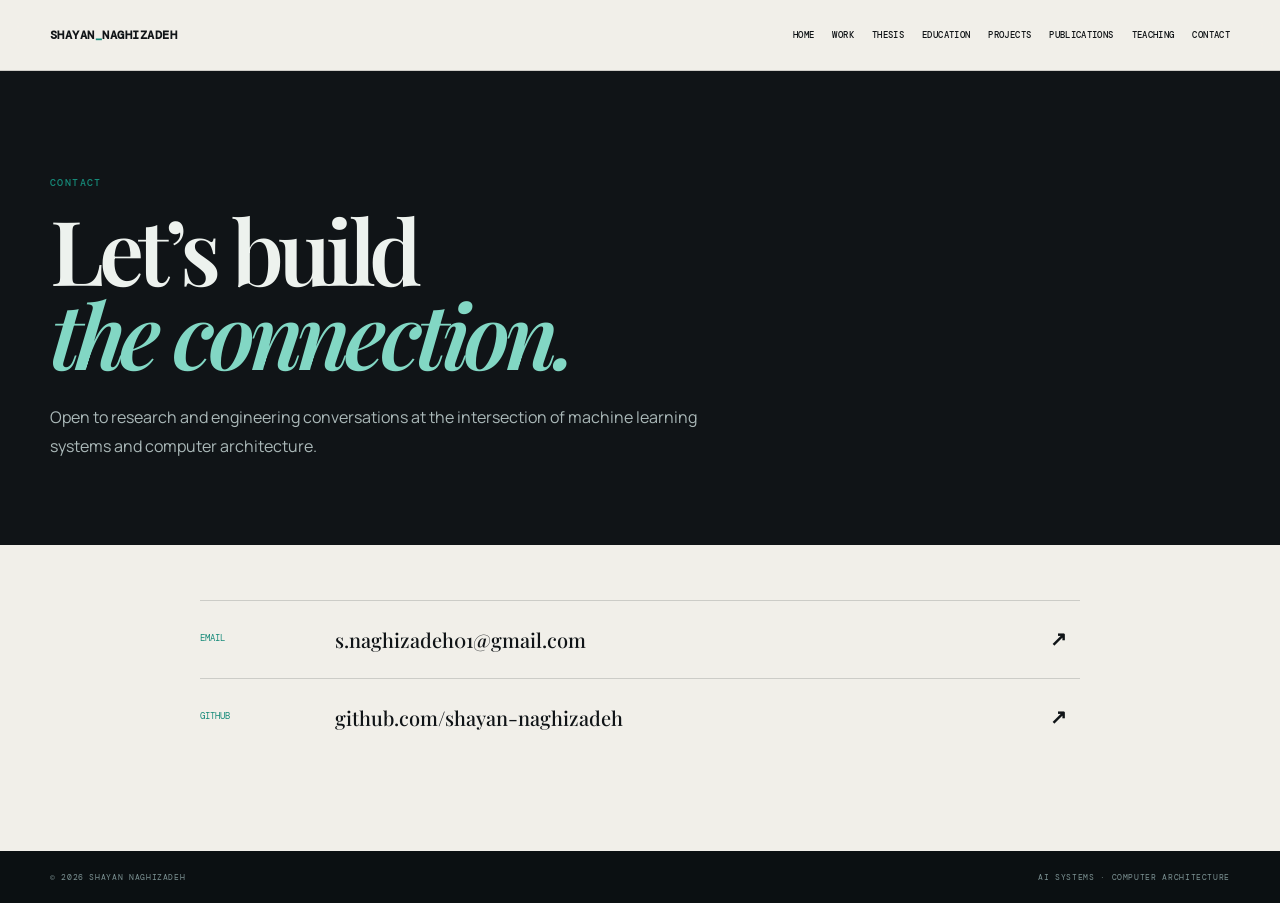
==== contact.html @ 020e29c0 "Rebuild portfolio as multi-page academic site" ====
<!doctype html><html lang="en"><head><meta charset="utf-8"><meta name="viewport" content="width=device-width,initial-scale=1"><meta name="theme-color" content="#101417"><meta name="description" content="Shayan Naghizadeh — AI Systems and Computer Architecture."><link rel="icon" href="favicon.svg" type="image/svg+xml"><link rel="preconnect" href="https://fonts.googleapis.com"><link rel="preconnect" href="https://fonts.gstatic.com" crossorigin><link href="https://fonts.googleapis.com/css2?family=DM+Mono:wght@400;500&family=Manrope:wght@400;500;600;700;800&family=Playfair+Display:ital,wght@0,500;0,600;1,500&display=swap" rel="stylesheet"><link rel="stylesheet" href="styles.css"><script src="script.js" defer></script><title>Contact — Shayan Naghizadeh</title></head><body><a class="skip" href="#main">Skip to content</a><header class="site-head"><nav class="nav shell" aria-label="Primary"><a class="brand" href="index.html">SHAYAN<span>_</span>NAGHIZADEH</a><button id="menuToggle" class="menu" aria-expanded="false" aria-label="Open navigation">MENU</button><div id="navLinks" class="navlinks"><a href="index.html">Home</a><a href="work.html">Work</a><a href="thesis.html">Thesis</a><a href="education.html">Education</a><a href="projects.html">Projects</a><a href="publications.html">Publications</a><a href="teaching.html">Teaching</a><a href="contact.html">Contact</a></div></nav></header><main id="main"><section class="page-hero dark"><div class="shell"><p class="overline">CONTACT</p><h1>Let’s build<br><em>the connection.</em></h1><p class="lede">Open to research and engineering conversations at the intersection of machine learning systems and computer architecture.</p></div></section><section class="content shell contact-page"><a href="mailto:s.naghizadeh01@gmail.com"><span>EMAIL</span>s.naghizadeh01@gmail.com <b>↗</b></a><a href="https://github.com/shayan-naghizadeh" target="_blank" rel="noopener noreferrer"><span>GITHUB</span>github.com/shayan-naghizadeh <b>↗</b></a></section></main><footer><div class="shell"><span>© <span id="year">2026</span> SHAYAN NAGHIZADEH</span><span>AI SYSTEMS · COMPUTER ARCHITECTURE</span></div></footer></body></html>
---- styles.css ----
:root{--ink:#101417;--ink2:#1a2328;--paper:#f1efe9;--soft:#dfdcd3;--mint:#82d7c4;--blue:#92b8ff;--amber:#e9af69;--muted:#667277;--line:rgba(16,20,23,.16);--mono:"DM Mono",monospace;--sans:"Manrope",sans-serif;--serif:"Playfair Display",serif;--max:1180px}*{box-sizing:border-box}html{scroll-behavior:smooth}body{margin:0;background:var(--paper);color:var(--ink);font-family:var(--sans);-webkit-font-smoothing:antialiased}a{color:inherit;text-decoration:none}.shell{width:min(var(--max),calc(100% - 48px));margin:auto}.skip{position:fixed;top:-50px;left:12px;z-index:40;background:#fff;padding:10px}.skip:focus{top:12px}.site-head{position:sticky;top:0;z-index:20;border-bottom:1px solid var(--line);background:rgba(241,239,233,.93);backdrop-filter:blur(14px)}.nav{height:70px;display:flex;align-items:center;justify-content:space-between;gap:25px}.brand{font:700 12px var(--mono);letter-spacing:.04em;white-space:nowrap}.brand span{color:#168a79}.navlinks{display:flex;gap:18px;align-items:center;font:500 9px var(--mono);letter-spacing:.04em;text-transform:uppercase}.navlinks a{padding:7px 0;border-bottom:1px solid transparent}.navlinks a:hover{border-color:var(--ink)}.menu{display:none;border:1px solid var(--ink);background:none;padding:8px;font:9px var(--mono)}.overline{margin:0 0 18px;color:#168a79;font:500 10px var(--mono);letter-spacing:.14em}.home-hero{padding:118px 0 88px;background:var(--ink);color:#f0f3ef}.home-hero h1,.page-hero h1{max-width:900px;margin:0;font:600 clamp(50px,7vw,100px)/.94 var(--serif);letter-spacing:-.06em}.home-hero h1 em,.page-hero h1 em{color:var(--mint);font-style:italic}.lede{max-width:590px;margin:28px 0 0;color:#aab8b8;font-size:16px;line-height:1.8}.dual-identity{display:grid;grid-template-columns:1fr 1fr;gap:1px;margin-top:65px;background:rgba(255,255,255,.16)}.dual-identity a{display:flex;flex-direction:column;min-height:230px;padding:25px;background:#152126;transition:background .2s}.dual-identity a:hover{background:#20333a}.dual-identity span{color:var(--mint);font:10px var(--mono)}.dual-identity strong{margin-top:54px;font:600 28px var(--serif)}.dual-identity small{margin-top:9px;color:#9baeb0;font-size:11px}.dual-identity b{margin-top:auto;color:var(--amber);font:9px var(--mono);letter-spacing:.05em}.home-map{display:grid;grid-template-columns:.85fr 1.15fr;gap:80px;padding:105px 0}.home-map h2,.content h2{margin:0;font:600 clamp(34px,4vw,54px)/1 var(--serif);letter-spacing:-.05em}.page-grid{border-top:1px solid var(--line)}.page-grid a{display:flex;justify-content:space-between;gap:20px;padding:17px 0;border-bottom:1px solid var(--line);font:600 18px var(--serif)}.page-grid span{color:var(--muted);font:10px var(--mono);text-align:right}.page-hero{padding:105px 0 84px}.page-hero.paper{background:var(--soft)}.page-hero.dark{background:var(--ink);color:#edf2ee}.page-hero .lede{max-width:650px}.split{display:grid;grid-template-columns:1fr .8fr;gap:65px;align-items:center}.page-art{display:block;width:100%;height:320px;object-fit:cover;filter:saturate(.8) contrast(1.05)}.thesis-hero{background:#090b0c;color:#fafafa}.thesis-meta{margin:18px 0 0;color:#949b9d;font:10px var(--mono);line-height:1.7}.thesis-image{max-width:1380px;margin:0 auto;background:#050607}.thesis-image img{display:block;width:100%;max-height:590px;object-fit:cover;filter:grayscale(1) contrast(1.14)}.thesis-image figcaption{max-width:1180px;margin:auto;padding:11px 24px;color:#aeb4b4;font:8px var(--mono);letter-spacing:.1em}.content{padding:95px 0}.detail-grid{display:grid;grid-template-columns:.55fr 1.45fr;gap:90px}.detail-grid aside p:last-child{max-width:200px;color:var(--muted);font:11px/1.8 var(--mono)}.detail-grid>div>p:not(.overline){max-width:680px;color:#4f5c60;font-size:15px;line-height:1.9}.capabilities{display:flex;flex-wrap:wrap;gap:8px;margin-top:25px}.capabilities span{padding:8px 10px;border:1px solid var(--line);font:9px var(--mono)}.flow{display:flex;align-items:center;justify-content:space-between;gap:15px;margin:85px 0 40px;padding:25px;background:#dbe8e2}.flow div{font:600 15px var(--serif)}.flow small{color:#536363;font:8px var(--mono)}.flow i{color:#238a7c}.callout{padding:35px;background:var(--ink2);color:#edf3f1}.callout h3{margin:0 0 10px;font:600 30px var(--serif)}.callout p:last-child{max-width:620px;margin:0;color:#b5c5c3;line-height:1.8;font-size:13px}.four-up{display:grid;grid-template-columns:repeat(4,1fr);margin-top:70px;border-top:1px solid var(--line)}.four-up div{padding:20px;border-right:1px solid var(--line)}.four-up b{font:600 21px var(--serif)}.four-up p{color:var(--muted);font-size:12px;line-height:1.7}.education-card{max-width:820px;margin-left:max(24px,calc((100% - 1180px)/2));padding-top:100px}.education-card .field{font:500 20px var(--sans)}.institution{color:var(--muted);line-height:1.8}.education-card dl{margin:45px 0 0;border-top:1px solid var(--line)}.education-card dl div{}.education-card dt,.education-card dd{display:inline-block;padding:15px 0;border-bottom:1px solid var(--line)}.education-card dt{width:22%;font:9px var(--mono);color:#168a79}.education-card dd{width:77%;margin:0;font-size:13px}.project-list{padding-top:45px}.project-list article,.pubs article{display:grid;grid-template-columns:55px 1fr 170px;gap:20px;padding:28px 0;border-top:1px solid var(--line)}.project-list article>span,.pubs article>span{color:#168a79;font:10px var(--mono)}.project-list h2,.pubs h2{font-size:28px}.project-list p,.pubs p:not(.overline){max-width:680px;color:var(--muted);font-size:13px;line-height:1.8}.project-list b,.project-list a{padding-top:8px;color:#537174;font:9px var(--mono);letter-spacing:.05em}.pubs{max-width:950px}.pubs article{grid-template-columns:55px 1fr}.pubs a{color:#167c70;font:10px var(--mono)}.teaching-grid{display:grid;grid-template-columns:1fr 1fr;gap:24px}.teaching-grid article{padding:32px;background:#e0ded6}.teaching-grid h2{font-size:40px}.teaching-grid ul{margin:28px 0 0;padding:0;list-style:none;border-top:1px solid var(--line)}.teaching-grid li{display:flex;justify-content:space-between;gap:15px;padding:14px 0;border-bottom:1px solid var(--line);font:500 12px var(--sans)}.teaching-grid li span{color:var(--muted);font:9px var(--mono);text-align:right}.contact-page{max-width:880px;padding-top:55px}.contact-page a{display:grid;grid-template-columns:120px 1fr 30px;gap:15px;padding:25px 0;border-top:1px solid var(--line);font:500 20px var(--serif)}.contact-page span{padding-top:6px;color:#168a79;font:9px var(--mono)}.contact-page b{font-family:var(--mono)}footer{padding:21px 0;background:#0b1012;color:#7d9394;font:8px var(--mono);letter-spacing:.08em}footer .shell{display:flex;justify-content:space-between}@media(max-width:800px){.shell{width:min(100% - 36px,var(--max))}.nav{height:63px}.menu{display:block}.navlinks{display:none;position:absolute;top:63px;left:0;right:0;padding:10px 18px 18px;background:var(--paper);border-bottom:1px solid var(--line);flex-direction:column;align-items:stretch;gap:0}.navlinks.open{display:flex}.navlinks a{padding:11px 0}.home-hero,.page-hero{padding:75px 0 62px}.home-map,.split,.detail-grid,.teaching-grid{grid-template-columns:1fr;gap:32px}.dual-identity{grid-template-columns:1fr;margin-top:42px}.dual-identity a{min-height:190px}.home-map{padding:70px 0}.page-art{height:240px}.flow{align-items:flex-start;flex-direction:column;margin:50px 0 30px}.flow i{transform:rotate(90deg)}.four-up{grid-template-columns:1fr 1fr;margin-top:45px}.project-list article,.pubs article{grid-template-columns:35px 1fr}.project-list b,.project-list a{grid-column:2}.education-card{margin:auto}.teaching-grid article{padding:25px}.contact-page a{grid-template-columns:1fr 25px}.contact-page span{grid-column:1/3}.page-grid span{display:none}footer .shell{flex-direction:column;gap:10px}.thesis-image img{height:300px}}
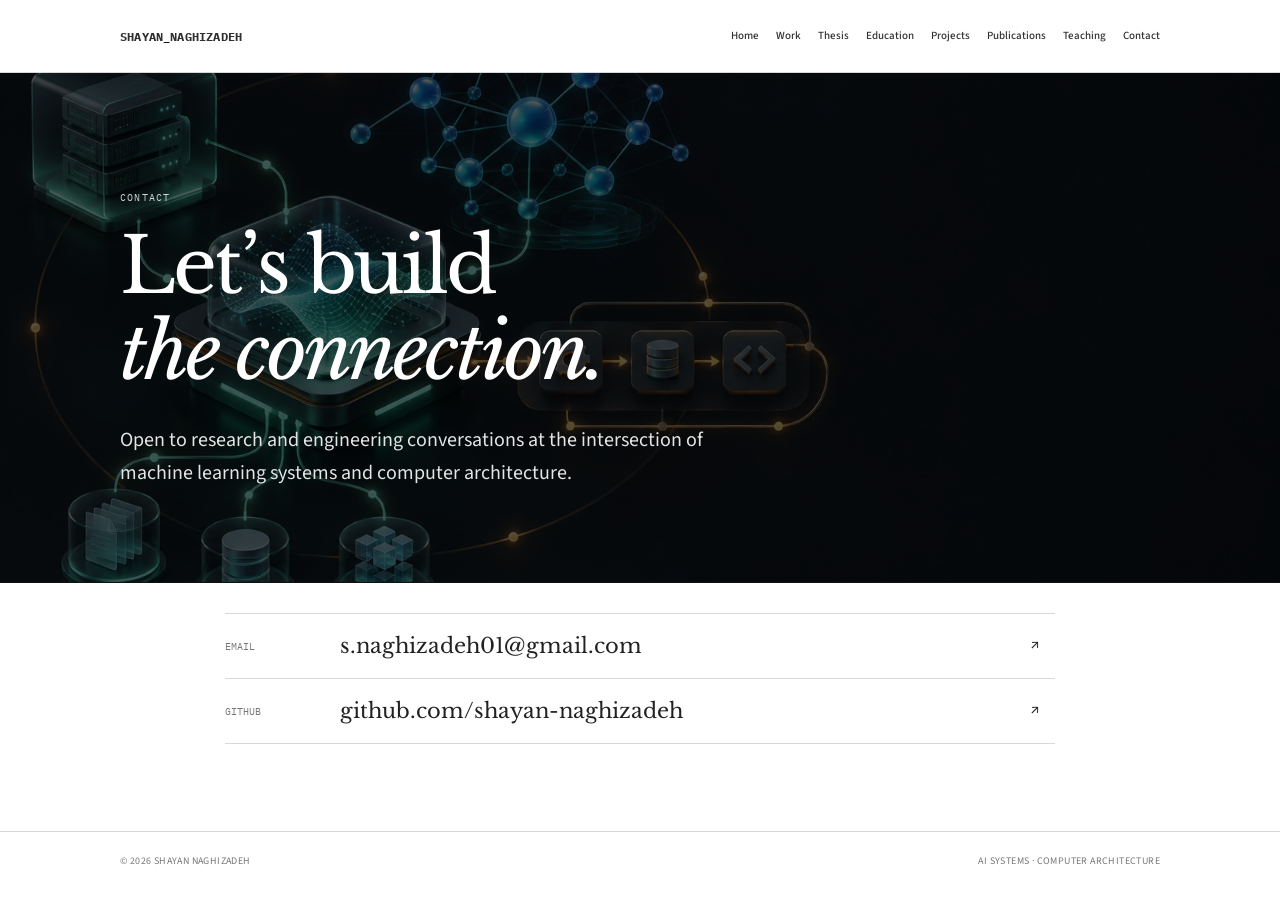
==== commit 543a4b61: "Refine portfolio with monochrome editorial theme" ====
--- a/contact.html
+++ b/contact.html
@@ -1 +1 @@
-<!doctype html><html lang="en"><head><meta charset="utf-8"><meta name="viewport" content="width=device-width,initial-scale=1"><meta name="theme-color" content="#101417"><meta name="description" content="Shayan Naghizadeh — AI Systems and Computer Architecture."><link rel="icon" href="favicon.svg" type="image/svg+xml"><link rel="preconnect" href="https://fonts.googleapis.com"><link rel="preconnect" href="https://fonts.gstatic.com" crossorigin><link href="https://fonts.googleapis.com/css2?family=DM+Mono:wght@400;500&family=Manrope:wght@400;500;600;700;800&family=Playfair+Display:ital,wght@0,500;0,600;1,500&display=swap" rel="stylesheet"><link rel="stylesheet" href="styles.css"><script src="script.js" defer></script><title>Contact — Shayan Naghizadeh</title></head><body><a class="skip" href="#main">Skip to content</a><header class="site-head"><nav class="nav shell" aria-label="Primary"><a class="brand" href="index.html">SHAYAN<span>_</span>NAGHIZADEH</a><button id="menuToggle" class="menu" aria-expanded="false" aria-label="Open navigation">MENU</button><div id="navLinks" class="navlinks"><a href="index.html">Home</a><a href="work.html">Work</a><a href="thesis.html">Thesis</a><a href="education.html">Education</a><a href="projects.html">Projects</a><a href="publications.html">Publications</a><a href="teaching.html">Teaching</a><a href="contact.html">Contact</a></div></nav></header><main id="main"><section class="page-hero dark"><div class="shell"><p class="overline">CONTACT</p><h1>Let’s build<br><em>the connection.</em></h1><p class="lede">Open to research and engineering conversations at the intersection of machine learning systems and computer architecture.</p></div></section><section class="content shell contact-page"><a href="mailto:s.naghizadeh01@gmail.com"><span>EMAIL</span>s.naghizadeh01@gmail.com <b>↗</b></a><a href="https://github.com/shayan-naghizadeh" target="_blank" rel="noopener noreferrer"><span>GITHUB</span>github.com/shayan-naghizadeh <b>↗</b></a></section></main><footer><div class="shell"><span>© <span id="year">2026</span> SHAYAN NAGHIZADEH</span><span>AI SYSTEMS · COMPUTER ARCHITECTURE</span></div></footer></body></html>+<!doctype html><html lang="en"><head><meta charset="utf-8"><meta name="viewport" content="width=device-width,initial-scale=1"><meta name="theme-color" content="#101417"><meta name="description" content="Shayan Naghizadeh — AI Systems and Computer Architecture."><link rel="icon" href="favicon.svg" type="image/svg+xml"><link rel="preconnect" href="https://fonts.googleapis.com"><link rel="preconnect" href="https://fonts.gstatic.com" crossorigin><link href="https://fonts.googleapis.com/css2?family=IBM+Plex+Mono:wght@400;500&family=Libre+Baskerville:ital,wght@0,400;0,700;1,400&family=Source+Sans+3:wght@400;500;600;700&display=swap" rel="stylesheet"><link rel="stylesheet" href="styles.css"><script src="script.js" defer></script><title>Contact — Shayan Naghizadeh</title></head><body><a class="skip" href="#main">Skip to content</a><header class="site-head"><nav class="nav shell" aria-label="Primary"><a class="brand" href="index.html">SHAYAN<span>_</span>NAGHIZADEH</a><button id="menuToggle" class="menu" aria-expanded="false" aria-label="Open navigation">MENU</button><div id="navLinks" class="navlinks"><a href="index.html">Home</a><a href="work.html">Work</a><a href="thesis.html">Thesis</a><a href="education.html">Education</a><a href="projects.html">Projects</a><a href="publications.html">Publications</a><a href="teaching.html">Teaching</a><a href="contact.html">Contact</a></div></nav></header><main id="main"><section class="page-hero dark"><div class="shell"><p class="overline">CONTACT</p><h1>Let’s build<br><em>the connection.</em></h1><p class="lede">Open to research and engineering conversations at the intersection of machine learning systems and computer architecture.</p></div></section><section class="content shell contact-page"><a href="mailto:s.naghizadeh01@gmail.com"><span>EMAIL</span>s.naghizadeh01@gmail.com <b>↗</b></a><a href="https://github.com/shayan-naghizadeh" target="_blank" rel="noopener noreferrer"><span>GITHUB</span>github.com/shayan-naghizadeh <b>↗</b></a></section></main><footer><div class="shell"><span>© <span id="year">2026</span> SHAYAN NAGHIZADEH</span><span>AI SYSTEMS · COMPUTER ARCHITECTURE</span></div></footer></body></html>
--- a/styles.css
+++ b/styles.css
@@ -1 +1 @@
-:root{--ink:#101417;--ink2:#1a2328;--paper:#f1efe9;--soft:#dfdcd3;--mint:#82d7c4;--blue:#92b8ff;--amber:#e9af69;--muted:#667277;--line:rgba(16,20,23,.16);--mono:"DM Mono",monospace;--sans:"Manrope",sans-serif;--serif:"Playfair Display",serif;--max:1180px}*{box-sizing:border-box}html{scroll-behavior:smooth}body{margin:0;background:var(--paper);color:var(--ink);font-family:var(--sans);-webkit-font-smoothing:antialiased}a{color:inherit;text-decoration:none}.shell{width:min(var(--max),calc(100% - 48px));margin:auto}.skip{position:fixed;top:-50px;left:12px;z-index:40;background:#fff;padding:10px}.skip:focus{top:12px}.site-head{position:sticky;top:0;z-index:20;border-bottom:1px solid var(--line);background:rgba(241,239,233,.93);backdrop-filter:blur(14px)}.nav{height:70px;display:flex;align-items:center;justify-content:space-between;gap:25px}.brand{font:700 12px var(--mono);letter-spacing:.04em;white-space:nowrap}.brand span{color:#168a79}.navlinks{display:flex;gap:18px;align-items:center;font:500 9px var(--mono);letter-spacing:.04em;text-transform:uppercase}.navlinks a{padding:7px 0;border-bottom:1px solid transparent}.navlinks a:hover{border-color:var(--ink)}.menu{display:none;border:1px solid var(--ink);background:none;padding:8px;font:9px var(--mono)}.overline{margin:0 0 18px;color:#168a79;font:500 10px var(--mono);letter-spacing:.14em}.home-hero{padding:118px 0 88px;background:var(--ink);color:#f0f3ef}.home-hero h1,.page-hero h1{max-width:900px;margin:0;font:600 clamp(50px,7vw,100px)/.94 var(--serif);letter-spacing:-.06em}.home-hero h1 em,.page-hero h1 em{color:var(--mint);font-style:italic}.lede{max-width:590px;margin:28px 0 0;color:#aab8b8;font-size:16px;line-height:1.8}.dual-identity{display:grid;grid-template-columns:1fr 1fr;gap:1px;margin-top:65px;background:rgba(255,255,255,.16)}.dual-identity a{display:flex;flex-direction:column;min-height:230px;padding:25px;background:#152126;transition:background .2s}.dual-identity a:hover{background:#20333a}.dual-identity span{color:var(--mint);font:10px var(--mono)}.dual-identity strong{margin-top:54px;font:600 28px var(--serif)}.dual-identity small{margin-top:9px;color:#9baeb0;font-size:11px}.dual-identity b{margin-top:auto;color:var(--amber);font:9px var(--mono);letter-spacing:.05em}.home-map{display:grid;grid-template-columns:.85fr 1.15fr;gap:80px;padding:105px 0}.home-map h2,.content h2{margin:0;font:600 clamp(34px,4vw,54px)/1 var(--serif);letter-spacing:-.05em}.page-grid{border-top:1px solid var(--line)}.page-grid a{display:flex;justify-content:space-between;gap:20px;padding:17px 0;border-bottom:1px solid var(--line);font:600 18px var(--serif)}.page-grid span{color:var(--muted);font:10px var(--mono);text-align:right}.page-hero{padding:105px 0 84px}.page-hero.paper{background:var(--soft)}.page-hero.dark{background:var(--ink);color:#edf2ee}.page-hero .lede{max-width:650px}.split{display:grid;grid-template-columns:1fr .8fr;gap:65px;align-items:center}.page-art{display:block;width:100%;height:320px;object-fit:cover;filter:saturate(.8) contrast(1.05)}.thesis-hero{background:#090b0c;color:#fafafa}.thesis-meta{margin:18px 0 0;color:#949b9d;font:10px var(--mono);line-height:1.7}.thesis-image{max-width:1380px;margin:0 auto;background:#050607}.thesis-image img{display:block;width:100%;max-height:590px;object-fit:cover;filter:grayscale(1) contrast(1.14)}.thesis-image figcaption{max-width:1180px;margin:auto;padding:11px 24px;color:#aeb4b4;font:8px var(--mono);letter-spacing:.1em}.content{padding:95px 0}.detail-grid{display:grid;grid-template-columns:.55fr 1.45fr;gap:90px}.detail-grid aside p:last-child{max-width:200px;color:var(--muted);font:11px/1.8 var(--mono)}.detail-grid>div>p:not(.overline){max-width:680px;color:#4f5c60;font-size:15px;line-height:1.9}.capabilities{display:flex;flex-wrap:wrap;gap:8px;margin-top:25px}.capabilities span{padding:8px 10px;border:1px solid var(--line);font:9px var(--mono)}.flow{display:flex;align-items:center;justify-content:space-between;gap:15px;margin:85px 0 40px;padding:25px;background:#dbe8e2}.flow div{font:600 15px var(--serif)}.flow small{color:#536363;font:8px var(--mono)}.flow i{color:#238a7c}.callout{padding:35px;background:var(--ink2);color:#edf3f1}.callout h3{margin:0 0 10px;font:600 30px var(--serif)}.callout p:last-child{max-width:620px;margin:0;color:#b5c5c3;line-height:1.8;font-size:13px}.four-up{display:grid;grid-template-columns:repeat(4,1fr);margin-top:70px;border-top:1px solid var(--line)}.four-up div{padding:20px;border-right:1px solid var(--line)}.four-up b{font:600 21px var(--serif)}.four-up p{color:var(--muted);font-size:12px;line-height:1.7}.education-card{max-width:820px;margin-left:max(24px,calc((100% - 1180px)/2));padding-top:100px}.education-card .field{font:500 20px var(--sans)}.institution{color:var(--muted);line-height:1.8}.education-card dl{margin:45px 0 0;border-top:1px solid var(--line)}.education-card dl div{}.education-card dt,.education-card dd{display:inline-block;padding:15px 0;border-bottom:1px solid var(--line)}.education-card dt{width:22%;font:9px var(--mono);color:#168a79}.education-card dd{width:77%;margin:0;font-size:13px}.project-list{padding-top:45px}.project-list article,.pubs article{display:grid;grid-template-columns:55px 1fr 170px;gap:20px;padding:28px 0;border-top:1px solid var(--line)}.project-list article>span,.pubs article>span{color:#168a79;font:10px var(--mono)}.project-list h2,.pubs h2{font-size:28px}.project-list p,.pubs p:not(.overline){max-width:680px;color:var(--muted);font-size:13px;line-height:1.8}.project-list b,.project-list a{padding-top:8px;color:#537174;font:9px var(--mono);letter-spacing:.05em}.pubs{max-width:950px}.pubs article{grid-template-columns:55px 1fr}.pubs a{color:#167c70;font:10px var(--mono)}.teaching-grid{display:grid;grid-template-columns:1fr 1fr;gap:24px}.teaching-grid article{padding:32px;background:#e0ded6}.teaching-grid h2{font-size:40px}.teaching-grid ul{margin:28px 0 0;padding:0;list-style:none;border-top:1px solid var(--line)}.teaching-grid li{display:flex;justify-content:space-between;gap:15px;padding:14px 0;border-bottom:1px solid var(--line);font:500 12px var(--sans)}.teaching-grid li span{color:var(--muted);font:9px var(--mono);text-align:right}.contact-page{max-width:880px;padding-top:55px}.contact-page a{display:grid;grid-template-columns:120px 1fr 30px;gap:15px;padding:25px 0;border-top:1px solid var(--line);font:500 20px var(--serif)}.contact-page span{padding-top:6px;color:#168a79;font:9px var(--mono)}.contact-page b{font-family:var(--mono)}footer{padding:21px 0;background:#0b1012;color:#7d9394;font:8px var(--mono);letter-spacing:.08em}footer .shell{display:flex;justify-content:space-between}@media(max-width:800px){.shell{width:min(100% - 36px,var(--max))}.nav{height:63px}.menu{display:block}.navlinks{display:none;position:absolute;top:63px;left:0;right:0;padding:10px 18px 18px;background:var(--paper);border-bottom:1px solid var(--line);flex-direction:column;align-items:stretch;gap:0}.navlinks.open{display:flex}.navlinks a{padding:11px 0}.home-hero,.page-hero{padding:75px 0 62px}.home-map,.split,.detail-grid,.teaching-grid{grid-template-columns:1fr;gap:32px}.dual-identity{grid-template-columns:1fr;margin-top:42px}.dual-identity a{min-height:190px}.home-map{padding:70px 0}.page-art{height:240px}.flow{align-items:flex-start;flex-direction:column;margin:50px 0 30px}.flow i{transform:rotate(90deg)}.four-up{grid-template-columns:1fr 1fr;margin-top:45px}.project-list article,.pubs article{grid-template-columns:35px 1fr}.project-list b,.project-list a{grid-column:2}.education-card{margin:auto}.teaching-grid article{padding:25px}.contact-page a{grid-template-columns:1fr 25px}.contact-page span{grid-column:1/3}.page-grid span{display:none}footer .shell{flex-direction:column;gap:10px}.thesis-image img{height:300px}}+:root{--black:#0a0a0a;--ink:#171717;--text:#303030;--muted:#737373;--paper:#fff;--line:#d8d8d8;--soft:#f5f5f5;--serif:"Libre Baskerville",Georgia,serif;--sans:"Source Sans 3",Arial,sans-serif;--mono:"IBM Plex Mono",monospace;--max:1040px}*{box-sizing:border-box}html{scroll-behavior:smooth}body{margin:0;background:#fff;color:var(--text);font:17px/1.72 var(--sans)}a{color:inherit;text-decoration:none}.shell{width:min(var(--max),calc(100% - 48px));margin:auto}.skip{position:fixed;top:-60px;left:12px;padding:8px 12px;background:#fff;border:1px solid #111;z-index:99;font:12px var(--sans)}.skip:focus{top:12px}.site-head{background:#fff;border-bottom:1px solid var(--line)}.nav{height:72px;display:flex;align-items:center;justify-content:space-between;gap:25px}.brand{font:700 12px var(--mono);letter-spacing:.015em;white-space:nowrap}.brand span{color:#111}.navlinks{display:flex;align-items:center;gap:17px;font:500 11px var(--sans)}.navlinks a{padding:3px 0;border-bottom:1px solid transparent}.navlinks a:hover{border-color:#111}.menu{display:none;border:0;background:#fff;font:500 11px var(--sans);letter-spacing:.05em}.overline{margin:0 0 20px;color:#777;font:400 10px var(--mono);letter-spacing:.12em}.home-hero,.page-hero{padding:118px 0 92px;border-bottom:1px solid #111}.home-hero,.thesis-hero{position:relative;isolation:isolate;color:#fff;background:#0a0a0a url("assets/thesis-neuromorphic.png") center/cover no-repeat}.home-hero:before,.thesis-hero:before,.page-hero.dark:before{content:"";position:absolute;inset:0;background:rgba(0,0,0,.66);z-index:-1}.page-hero.dark{position:relative;isolation:isolate;color:#fff;background:#090909 url("assets/agentic-graph.png") center/cover no-repeat}.page-hero.paper{background:#fff;color:var(--ink);border-bottom:1px solid var(--line)}.home-hero h1,.page-hero h1{max-width:850px;margin:0;color:inherit;font:400 clamp(44px,6vw,78px)/1.12 var(--serif);letter-spacing:-.04em}.home-hero h1 em,.page-hero h1 em{font-style:italic;color:inherit}.home-hero .overline,.thesis-hero .overline,.page-hero.dark .overline{color:#d4d4d4}.lede{max-width:640px;margin:28px 0 0;color:#555;font-size:20px;line-height:1.65}.home-hero .lede,.thesis-hero .lede,.page-hero.dark .lede{color:#e5e5e5}.thesis-meta{margin:21px 0 0;color:#d2d2d2;font:12px/1.7 var(--sans)}.dual-identity{display:grid;grid-template-columns:1fr 1fr;gap:0;margin-top:58px;border:1px solid rgba(255,255,255,.62);background:rgba(0,0,0,.18)}.dual-identity a{min-height:190px;padding:24px;border-right:1px solid rgba(255,255,255,.62);transition:background .2s}.dual-identity a:last-child{border-right:0}.dual-identity a:hover{background:rgba(255,255,255,.1)}.dual-identity span{color:#d0d0d0;font:10px var(--mono)}.dual-identity strong{display:block;margin-top:42px;font:400 25px var(--serif)}.dual-identity small{display:block;margin-top:9px;color:#e1e1e1;font-size:14px}.dual-identity b{display:block;margin-top:20px;font:400 11px var(--sans);text-decoration:underline;text-underline-offset:3px}.home-map{display:grid;grid-template-columns:.75fr 1.25fr;gap:80px;padding:95px 0}.home-map h2,.content h2{margin:0;color:#1b1b1b;font:400 clamp(31px,4vw,48px)/1.25 var(--serif);letter-spacing:-.025em}.page-grid{border-top:1px solid var(--line)}.page-grid a{display:grid;grid-template-columns:115px 1fr;gap:20px;padding:15px 0;border-bottom:1px solid var(--line);font:400 18px var(--serif)}.page-grid span{color:#6d6d6d;font:14px var(--sans)}.split{display:block}.page-art,.thesis-image{display:none}.content{padding:87px 0}.detail-grid{display:grid;grid-template-columns:190px 1fr;gap:70px}.detail-grid aside{border-top:1px solid var(--line);padding-top:13px}.detail-grid aside p:last-child{margin:0;color:#747474;font:13px/1.7 var(--sans)}.detail-grid>div>p:not(.overline){max-width:720px;color:#494949;font-size:17px;line-height:1.86}.capabilities{display:flex;flex-wrap:wrap;gap:0;margin-top:30px;border-top:1px solid var(--line);border-left:1px solid var(--line)}.capabilities span{padding:8px 10px;border-right:1px solid var(--line);border-bottom:1px solid var(--line);color:#555;font:11px var(--sans)}.flow{display:grid;grid-template-columns:1fr 30px 1fr 30px 1fr;align-items:center;gap:8px;margin:62px 0 0;padding:22px 0;border-top:1px solid #222;border-bottom:1px solid #222}.flow div{color:#222;font:400 16px var(--serif)}.flow small{display:block;margin-top:5px;color:#777;font:11px var(--sans)}.flow i{color:#444;font-style:normal;text-align:center}.callout{margin-top:46px;padding:0;border-top:1px solid #222}.callout .overline{padding-top:18px}.callout h3{margin:0 0 10px;color:#222;font:400 29px var(--serif)}.callout p:last-child{max-width:700px;margin:0;color:#555;font-size:16px;line-height:1.8}.four-up{display:grid;grid-template-columns:repeat(4,1fr);margin-top:65px;border-top:1px solid var(--line)}.four-up div{padding:17px 18px 14px 0;border-bottom:1px solid #e9e9e9}.four-up b{color:#222;font:400 19px var(--serif)}.four-up p{margin:7px 0 0;color:#666;font-size:14px;line-height:1.65}.education-card{max-width:760px;margin:auto}.education-card .field{margin-top:7px;font:400 21px var(--serif)}.institution{color:#606060;font-size:16px;line-height:1.75}.education-card dl{margin:42px 0 0;border-top:1px solid var(--line)}.education-card dt,.education-card dd{display:inline-block;vertical-align:top;padding:14px 0;border-bottom:1px solid var(--line)}.education-card dt{width:22%;color:#777;font:10px var(--mono)}.education-card dd{width:77%;margin:0;color:#444;font-size:16px}.project-list{padding-top:30px}.project-list article,.pubs article{display:grid;grid-template-columns:50px 1fr 135px;gap:21px;padding:27px 0;border-top:1px solid var(--line)}.project-list article>span,.pubs article>span{color:#777;font:10px var(--mono)}.project-list h2,.pubs h2{font-size:27px;line-height:1.32}.project-list p,.pubs p:not(.overline){max-width:690px;color:#5c5c5c;font-size:16px;line-height:1.75}.project-list b,.project-list a{color:#555;font:10px var(--mono)}.pubs{max-width:900px}.pubs article{grid-template-columns:50px 1fr}.pubs a{color:#333;font:14px var(--sans);text-decoration:underline;text-underline-offset:3px}.teaching-grid{display:grid;grid-template-columns:1fr 1fr;gap:55px}.teaching-grid article{padding:0;border-top:1px solid var(--line)}.teaching-grid .overline{padding-top:18px}.teaching-grid h2{font-size:35px}.teaching-grid ul{margin:28px 0 0;padding:0;list-style:none;border-top:1px solid var(--line)}.teaching-grid li{display:grid;grid-template-columns:1fr 170px;gap:15px;padding:13px 0;border-bottom:1px solid var(--line);font:16px var(--sans)}.teaching-grid li span{color:#777;font:13px var(--sans);text-align:right}.contact-page{max-width:830px;padding-top:30px}.contact-page a{display:grid;grid-template-columns:100px 1fr 25px;gap:15px;padding:19px 0;border-top:1px solid var(--line);color:#222;font:400 21px var(--serif)}.contact-page a:last-child{border-bottom:1px solid var(--line)}.contact-page span{padding-top:7px;color:#777;font:10px var(--mono)}.contact-page b{font:400 16px var(--sans)}footer{padding:22px 0;background:#fff;color:#777;border-top:1px solid var(--line);font:10px var(--sans);letter-spacing:.04em}footer .shell{display:flex;justify-content:space-between}.js .reveal{opacity:1;transform:none}@media(max-width:800px){body{font-size:16px}.shell{width:min(100% - 36px,var(--max))}.nav{height:62px}.menu{display:block}.navlinks{display:none;position:absolute;top:62px;left:0;right:0;padding:9px 18px 15px;background:#fff;border-bottom:1px solid var(--line);flex-direction:column;align-items:stretch;gap:0}.navlinks.open{display:flex}.navlinks a{padding:9px 0}.home-hero,.page-hero{padding:74px 0 61px}.home-hero h1,.page-hero h1{font-size:43px}.lede{font-size:18px}.dual-identity{grid-template-columns:1fr;margin-top:40px}.dual-identity a{min-height:165px;border-right:0;border-bottom:1px solid rgba(255,255,255,.62)}.dual-identity a:last-child{border-bottom:0}.home-map,.detail-grid,.teaching-grid{grid-template-columns:1fr;gap:32px;padding:65px 0}.page-grid a{grid-template-columns:1fr}.flow{grid-template-columns:1fr;gap:7px}.flow i{transform:rotate(90deg);text-align:left}.four-up{grid-template-columns:1fr 1fr;margin-top:45px}.project-list article,.pubs article{grid-template-columns:32px 1fr}.project-list b,.project-list a{grid-column:2}.project-list h2,.pubs h2{font-size:23px}.teaching-grid li{grid-template-columns:1fr}.teaching-grid li span{text-align:left}.contact-page a{grid-template-columns:1fr 22px}.contact-page span{grid-column:1/3}.education-card dt{width:27%}.education-card dd{width:72%}footer .shell{flex-direction:column;gap:7px}}
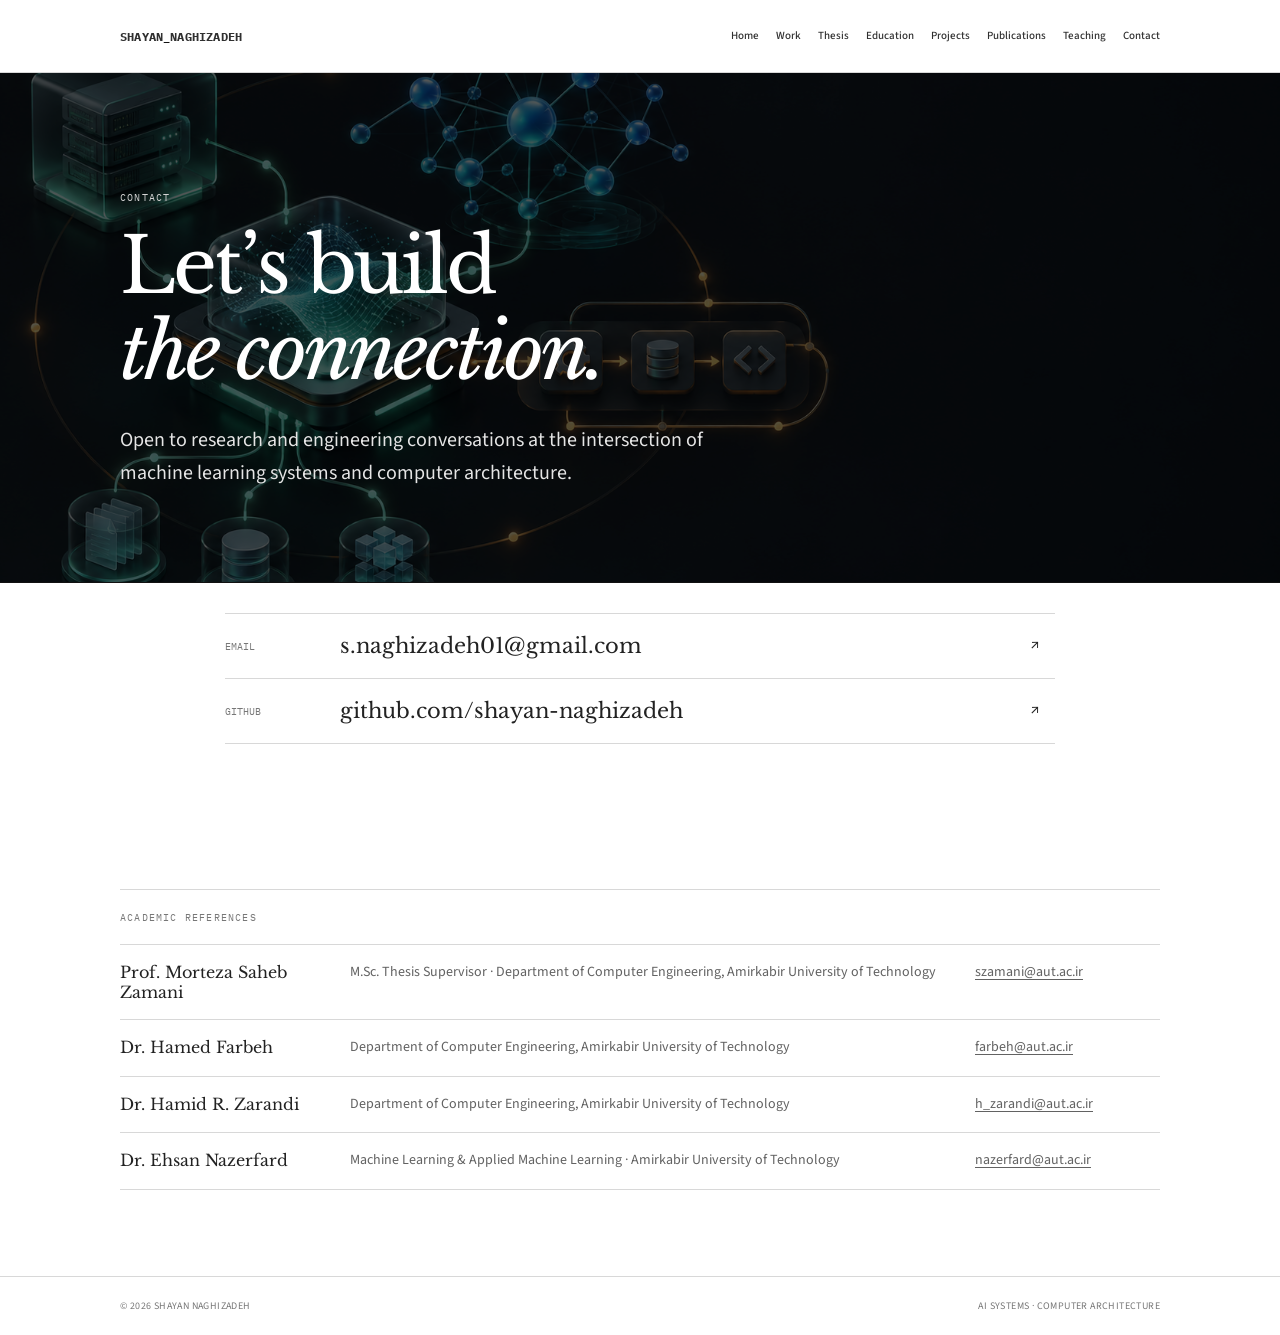
==== commit e06dfb3a: "Expand portfolio with ML CV experience and references" ====
--- a/contact.html
+++ b/contact.html
@@ -1 +1 @@
-<!doctype html><html lang="en"><head><meta charset="utf-8"><meta name="viewport" content="width=device-width,initial-scale=1"><meta name="theme-color" content="#101417"><meta name="description" content="Shayan Naghizadeh — AI Systems and Computer Architecture."><link rel="icon" href="favicon.svg" type="image/svg+xml"><link rel="preconnect" href="https://fonts.googleapis.com"><link rel="preconnect" href="https://fonts.gstatic.com" crossorigin><link href="https://fonts.googleapis.com/css2?family=IBM+Plex+Mono:wght@400;500&family=Libre+Baskerville:ital,wght@0,400;0,700;1,400&family=Source+Sans+3:wght@400;500;600;700&display=swap" rel="stylesheet"><link rel="stylesheet" href="styles.css"><script src="script.js" defer></script><title>Contact — Shayan Naghizadeh</title></head><body><a class="skip" href="#main">Skip to content</a><header class="site-head"><nav class="nav shell" aria-label="Primary"><a class="brand" href="index.html">SHAYAN<span>_</span>NAGHIZADEH</a><button id="menuToggle" class="menu" aria-expanded="false" aria-label="Open navigation">MENU</button><div id="navLinks" class="navlinks"><a href="index.html">Home</a><a href="work.html">Work</a><a href="thesis.html">Thesis</a><a href="education.html">Education</a><a href="projects.html">Projects</a><a href="publications.html">Publications</a><a href="teaching.html">Teaching</a><a href="contact.html">Contact</a></div></nav></header><main id="main"><section class="page-hero dark"><div class="shell"><p class="overline">CONTACT</p><h1>Let’s build<br><em>the connection.</em></h1><p class="lede">Open to research and engineering conversations at the intersection of machine learning systems and computer architecture.</p></div></section><section class="content shell contact-page"><a href="mailto:s.naghizadeh01@gmail.com"><span>EMAIL</span>s.naghizadeh01@gmail.com <b>↗</b></a><a href="https://github.com/shayan-naghizadeh" target="_blank" rel="noopener noreferrer"><span>GITHUB</span>github.com/shayan-naghizadeh <b>↗</b></a></section></main><footer><div class="shell"><span>© <span id="year">2026</span> SHAYAN NAGHIZADEH</span><span>AI SYSTEMS · COMPUTER ARCHITECTURE</span></div></footer></body></html>+<!doctype html><html lang="en"><head><meta charset="utf-8"><meta name="viewport" content="width=device-width,initial-scale=1"><meta name="theme-color" content="#101417"><meta name="description" content="Shayan Naghizadeh — AI Systems and Computer Architecture."><link rel="icon" href="favicon.svg" type="image/svg+xml"><link rel="preconnect" href="https://fonts.googleapis.com"><link rel="preconnect" href="https://fonts.gstatic.com" crossorigin><link href="https://fonts.googleapis.com/css2?family=IBM+Plex+Mono:wght@400;500&family=Libre+Baskerville:ital,wght@0,400;0,700;1,400&family=Source+Sans+3:wght@400;500;600;700&display=swap" rel="stylesheet"><link rel="stylesheet" href="styles.css"><script src="script.js" defer></script><title>Contact — Shayan Naghizadeh</title></head><body><a class="skip" href="#main">Skip to content</a><header class="site-head"><nav class="nav shell" aria-label="Primary"><a class="brand" href="index.html">SHAYAN<span>_</span>NAGHIZADEH</a><button id="menuToggle" class="menu" aria-expanded="false" aria-label="Open navigation">MENU</button><div id="navLinks" class="navlinks"><a href="index.html">Home</a><a href="work.html">Work</a><a href="thesis.html">Thesis</a><a href="education.html">Education</a><a href="projects.html">Projects</a><a href="publications.html">Publications</a><a href="teaching.html">Teaching</a><a href="contact.html">Contact</a></div></nav></header><main id="main"><section class="page-hero dark"><div class="shell"><p class="overline">CONTACT</p><h1>Let’s build<br><em>the connection.</em></h1><p class="lede">Open to research and engineering conversations at the intersection of machine learning systems and computer architecture.</p></div></section><section class="content shell contact-page"><a href="mailto:s.naghizadeh01@gmail.com"><span>EMAIL</span>s.naghizadeh01@gmail.com <b>↗</b></a><a href="https://github.com/shayan-naghizadeh" target="_blank" rel="noopener noreferrer"><span>GITHUB</span>github.com/shayan-naghizadeh <b>↗</b></a></section><section class="references shell"><p class="overline">ACADEMIC REFERENCES</p><div class="reference-list"><article><b>Prof. Morteza Saheb Zamani</b><span>M.Sc. Thesis Supervisor · Department of Computer Engineering, Amirkabir University of Technology</span><a href="mailto:szamani@aut.ac.ir">szamani@aut.ac.ir</a></article><article><b>Dr. Hamed Farbeh</b><span>Department of Computer Engineering, Amirkabir University of Technology</span><a href="mailto:farbeh@aut.ac.ir">farbeh@aut.ac.ir</a></article><article><b>Dr. Hamid R. Zarandi</b><span>Department of Computer Engineering, Amirkabir University of Technology</span><a href="mailto:h_zarandi@aut.ac.ir">h_zarandi@aut.ac.ir</a></article><article><b>Dr. Ehsan Nazerfard</b><span>Machine Learning &amp; Applied Machine Learning · Amirkabir University of Technology</span><a href="mailto:nazerfard@aut.ac.ir">nazerfard@aut.ac.ir</a></article></div></section></main><footer><div class="shell"><span>© <span id="year">2026</span> SHAYAN NAGHIZADEH</span><span>AI SYSTEMS · COMPUTER ARCHITECTURE</span></div></footer></body></html>
--- a/styles.css
+++ b/styles.css
@@ -1 +1 @@
-:root{--black:#0a0a0a;--ink:#171717;--text:#303030;--muted:#737373;--paper:#fff;--line:#d8d8d8;--soft:#f5f5f5;--serif:"Libre Baskerville",Georgia,serif;--sans:"Source Sans 3",Arial,sans-serif;--mono:"IBM Plex Mono",monospace;--max:1040px}*{box-sizing:border-box}html{scroll-behavior:smooth}body{margin:0;background:#fff;color:var(--text);font:17px/1.72 var(--sans)}a{color:inherit;text-decoration:none}.shell{width:min(var(--max),calc(100% - 48px));margin:auto}.skip{position:fixed;top:-60px;left:12px;padding:8px 12px;background:#fff;border:1px solid #111;z-index:99;font:12px var(--sans)}.skip:focus{top:12px}.site-head{background:#fff;border-bottom:1px solid var(--line)}.nav{height:72px;display:flex;align-items:center;justify-content:space-between;gap:25px}.brand{font:700 12px var(--mono);letter-spacing:.015em;white-space:nowrap}.brand span{color:#111}.navlinks{display:flex;align-items:center;gap:17px;font:500 11px var(--sans)}.navlinks a{padding:3px 0;border-bottom:1px solid transparent}.navlinks a:hover{border-color:#111}.menu{display:none;border:0;background:#fff;font:500 11px var(--sans);letter-spacing:.05em}.overline{margin:0 0 20px;color:#777;font:400 10px var(--mono);letter-spacing:.12em}.home-hero,.page-hero{padding:118px 0 92px;border-bottom:1px solid #111}.home-hero,.thesis-hero{position:relative;isolation:isolate;color:#fff;background:#0a0a0a url("assets/thesis-neuromorphic.png") center/cover no-repeat}.home-hero:before,.thesis-hero:before,.page-hero.dark:before{content:"";position:absolute;inset:0;background:rgba(0,0,0,.66);z-index:-1}.page-hero.dark{position:relative;isolation:isolate;color:#fff;background:#090909 url("assets/agentic-graph.png") center/cover no-repeat}.page-hero.paper{background:#fff;color:var(--ink);border-bottom:1px solid var(--line)}.home-hero h1,.page-hero h1{max-width:850px;margin:0;color:inherit;font:400 clamp(44px,6vw,78px)/1.12 var(--serif);letter-spacing:-.04em}.home-hero h1 em,.page-hero h1 em{font-style:italic;color:inherit}.home-hero .overline,.thesis-hero .overline,.page-hero.dark .overline{color:#d4d4d4}.lede{max-width:640px;margin:28px 0 0;color:#555;font-size:20px;line-height:1.65}.home-hero .lede,.thesis-hero .lede,.page-hero.dark .lede{color:#e5e5e5}.thesis-meta{margin:21px 0 0;color:#d2d2d2;font:12px/1.7 var(--sans)}.dual-identity{display:grid;grid-template-columns:1fr 1fr;gap:0;margin-top:58px;border:1px solid rgba(255,255,255,.62);background:rgba(0,0,0,.18)}.dual-identity a{min-height:190px;padding:24px;border-right:1px solid rgba(255,255,255,.62);transition:background .2s}.dual-identity a:last-child{border-right:0}.dual-identity a:hover{background:rgba(255,255,255,.1)}.dual-identity span{color:#d0d0d0;font:10px var(--mono)}.dual-identity strong{display:block;margin-top:42px;font:400 25px var(--serif)}.dual-identity small{display:block;margin-top:9px;color:#e1e1e1;font-size:14px}.dual-identity b{display:block;margin-top:20px;font:400 11px var(--sans);text-decoration:underline;text-underline-offset:3px}.home-map{display:grid;grid-template-columns:.75fr 1.25fr;gap:80px;padding:95px 0}.home-map h2,.content h2{margin:0;color:#1b1b1b;font:400 clamp(31px,4vw,48px)/1.25 var(--serif);letter-spacing:-.025em}.page-grid{border-top:1px solid var(--line)}.page-grid a{display:grid;grid-template-columns:115px 1fr;gap:20px;padding:15px 0;border-bottom:1px solid var(--line);font:400 18px var(--serif)}.page-grid span{color:#6d6d6d;font:14px var(--sans)}.split{display:block}.page-art,.thesis-image{display:none}.content{padding:87px 0}.detail-grid{display:grid;grid-template-columns:190px 1fr;gap:70px}.detail-grid aside{border-top:1px solid var(--line);padding-top:13px}.detail-grid aside p:last-child{margin:0;color:#747474;font:13px/1.7 var(--sans)}.detail-grid>div>p:not(.overline){max-width:720px;color:#494949;font-size:17px;line-height:1.86}.capabilities{display:flex;flex-wrap:wrap;gap:0;margin-top:30px;border-top:1px solid var(--line);border-left:1px solid var(--line)}.capabilities span{padding:8px 10px;border-right:1px solid var(--line);border-bottom:1px solid var(--line);color:#555;font:11px var(--sans)}.flow{display:grid;grid-template-columns:1fr 30px 1fr 30px 1fr;align-items:center;gap:8px;margin:62px 0 0;padding:22px 0;border-top:1px solid #222;border-bottom:1px solid #222}.flow div{color:#222;font:400 16px var(--serif)}.flow small{display:block;margin-top:5px;color:#777;font:11px var(--sans)}.flow i{color:#444;font-style:normal;text-align:center}.callout{margin-top:46px;padding:0;border-top:1px solid #222}.callout .overline{padding-top:18px}.callout h3{margin:0 0 10px;color:#222;font:400 29px var(--serif)}.callout p:last-child{max-width:700px;margin:0;color:#555;font-size:16px;line-height:1.8}.four-up{display:grid;grid-template-columns:repeat(4,1fr);margin-top:65px;border-top:1px solid var(--line)}.four-up div{padding:17px 18px 14px 0;border-bottom:1px solid #e9e9e9}.four-up b{color:#222;font:400 19px var(--serif)}.four-up p{margin:7px 0 0;color:#666;font-size:14px;line-height:1.65}.education-card{max-width:760px;margin:auto}.education-card .field{margin-top:7px;font:400 21px var(--serif)}.institution{color:#606060;font-size:16px;line-height:1.75}.education-card dl{margin:42px 0 0;border-top:1px solid var(--line)}.education-card dt,.education-card dd{display:inline-block;vertical-align:top;padding:14px 0;border-bottom:1px solid var(--line)}.education-card dt{width:22%;color:#777;font:10px var(--mono)}.education-card dd{width:77%;margin:0;color:#444;font-size:16px}.project-list{padding-top:30px}.project-list article,.pubs article{display:grid;grid-template-columns:50px 1fr 135px;gap:21px;padding:27px 0;border-top:1px solid var(--line)}.project-list article>span,.pubs article>span{color:#777;font:10px var(--mono)}.project-list h2,.pubs h2{font-size:27px;line-height:1.32}.project-list p,.pubs p:not(.overline){max-width:690px;color:#5c5c5c;font-size:16px;line-height:1.75}.project-list b,.project-list a{color:#555;font:10px var(--mono)}.pubs{max-width:900px}.pubs article{grid-template-columns:50px 1fr}.pubs a{color:#333;font:14px var(--sans);text-decoration:underline;text-underline-offset:3px}.teaching-grid{display:grid;grid-template-columns:1fr 1fr;gap:55px}.teaching-grid article{padding:0;border-top:1px solid var(--line)}.teaching-grid .overline{padding-top:18px}.teaching-grid h2{font-size:35px}.teaching-grid ul{margin:28px 0 0;padding:0;list-style:none;border-top:1px solid var(--line)}.teaching-grid li{display:grid;grid-template-columns:1fr 170px;gap:15px;padding:13px 0;border-bottom:1px solid var(--line);font:16px var(--sans)}.teaching-grid li span{color:#777;font:13px var(--sans);text-align:right}.contact-page{max-width:830px;padding-top:30px}.contact-page a{display:grid;grid-template-columns:100px 1fr 25px;gap:15px;padding:19px 0;border-top:1px solid var(--line);color:#222;font:400 21px var(--serif)}.contact-page a:last-child{border-bottom:1px solid var(--line)}.contact-page span{padding-top:7px;color:#777;font:10px var(--mono)}.contact-page b{font:400 16px var(--sans)}footer{padding:22px 0;background:#fff;color:#777;border-top:1px solid var(--line);font:10px var(--sans);letter-spacing:.04em}footer .shell{display:flex;justify-content:space-between}.js .reveal{opacity:1;transform:none}@media(max-width:800px){body{font-size:16px}.shell{width:min(100% - 36px,var(--max))}.nav{height:62px}.menu{display:block}.navlinks{display:none;position:absolute;top:62px;left:0;right:0;padding:9px 18px 15px;background:#fff;border-bottom:1px solid var(--line);flex-direction:column;align-items:stretch;gap:0}.navlinks.open{display:flex}.navlinks a{padding:9px 0}.home-hero,.page-hero{padding:74px 0 61px}.home-hero h1,.page-hero h1{font-size:43px}.lede{font-size:18px}.dual-identity{grid-template-columns:1fr;margin-top:40px}.dual-identity a{min-height:165px;border-right:0;border-bottom:1px solid rgba(255,255,255,.62)}.dual-identity a:last-child{border-bottom:0}.home-map,.detail-grid,.teaching-grid{grid-template-columns:1fr;gap:32px;padding:65px 0}.page-grid a{grid-template-columns:1fr}.flow{grid-template-columns:1fr;gap:7px}.flow i{transform:rotate(90deg);text-align:left}.four-up{grid-template-columns:1fr 1fr;margin-top:45px}.project-list article,.pubs article{grid-template-columns:32px 1fr}.project-list b,.project-list a{grid-column:2}.project-list h2,.pubs h2{font-size:23px}.teaching-grid li{grid-template-columns:1fr}.teaching-grid li span{text-align:left}.contact-page a{grid-template-columns:1fr 22px}.contact-page span{grid-column:1/3}.education-card dt{width:27%}.education-card dd{width:72%}footer .shell{flex-direction:column;gap:7px}}+:root{--black:#0a0a0a;--ink:#171717;--text:#303030;--muted:#737373;--paper:#fff;--line:#d8d8d8;--soft:#f5f5f5;--serif:"Libre Baskerville",Georgia,serif;--sans:"Source Sans 3",Arial,sans-serif;--mono:"IBM Plex Mono",monospace;--max:1040px}*{box-sizing:border-box}html{scroll-behavior:smooth}body{margin:0;background:#fff;color:var(--text);font:17px/1.72 var(--sans)}a{color:inherit;text-decoration:none}.shell{width:min(var(--max),calc(100% - 48px));margin:auto}.skip{position:fixed;top:-60px;left:12px;padding:8px 12px;background:#fff;border:1px solid #111;z-index:99;font:12px var(--sans)}.skip:focus{top:12px}.site-head{background:#fff;border-bottom:1px solid var(--line)}.nav{height:72px;display:flex;align-items:center;justify-content:space-between;gap:25px}.brand{font:700 12px var(--mono);letter-spacing:.015em;white-space:nowrap}.brand span{color:#111}.navlinks{display:flex;align-items:center;gap:17px;font:500 11px var(--sans)}.navlinks a{padding:3px 0;border-bottom:1px solid transparent}.navlinks a:hover{border-color:#111}.menu{display:none;border:0;background:#fff;font:500 11px var(--sans);letter-spacing:.05em}.overline{margin:0 0 20px;color:#777;font:400 10px var(--mono);letter-spacing:.12em}.home-hero,.page-hero{padding:118px 0 92px;border-bottom:1px solid #111}.home-hero,.thesis-hero{position:relative;isolation:isolate;color:#fff;background:#0a0a0a url("assets/thesis-neuromorphic.png") center/cover no-repeat}.home-hero:before,.thesis-hero:before,.page-hero.dark:before{content:"";position:absolute;inset:0;background:rgba(0,0,0,.66);z-index:-1}.page-hero.dark{position:relative;isolation:isolate;color:#fff;background:#090909 url("assets/agentic-graph.png") center/cover no-repeat}.page-hero.paper{background:#fff;color:var(--ink);border-bottom:1px solid var(--line)}.home-hero h1,.page-hero h1{max-width:850px;margin:0;color:inherit;font:400 clamp(44px,6vw,78px)/1.12 var(--serif);letter-spacing:-.04em}.home-hero h1 em,.page-hero h1 em{font-style:italic;color:inherit}.home-hero .overline,.thesis-hero .overline,.page-hero.dark .overline{color:#d4d4d4}.lede{max-width:640px;margin:28px 0 0;color:#555;font-size:20px;line-height:1.65}.home-hero .lede,.thesis-hero .lede,.page-hero.dark .lede{color:#e5e5e5}.thesis-meta{margin:21px 0 0;color:#d2d2d2;font:12px/1.7 var(--sans)}.dual-identity{display:grid;grid-template-columns:1fr 1fr;gap:0;margin-top:58px;border:1px solid rgba(255,255,255,.62);background:rgba(0,0,0,.18)}.dual-identity a{min-height:190px;padding:24px;border-right:1px solid rgba(255,255,255,.62);transition:background .2s}.dual-identity a:last-child{border-right:0}.dual-identity a:hover{background:rgba(255,255,255,.1)}.dual-identity span{color:#d0d0d0;font:10px var(--mono)}.dual-identity strong{display:block;margin-top:42px;font:400 25px var(--serif)}.dual-identity small{display:block;margin-top:9px;color:#e1e1e1;font-size:14px}.dual-identity b{display:block;margin-top:20px;font:400 11px var(--sans);text-decoration:underline;text-underline-offset:3px}.home-map{display:grid;grid-template-columns:.75fr 1.25fr;gap:80px;padding:95px 0}.home-map h2,.content h2{margin:0;color:#1b1b1b;font:400 clamp(31px,4vw,48px)/1.25 var(--serif);letter-spacing:-.025em}.page-grid{border-top:1px solid var(--line)}.page-grid a{display:grid;grid-template-columns:115px 1fr;gap:20px;padding:15px 0;border-bottom:1px solid var(--line);font:400 18px var(--serif)}.page-grid span{color:#6d6d6d;font:14px var(--sans)}.split{display:block}.page-art,.thesis-image{display:none}.content{padding:87px 0}.detail-grid{display:grid;grid-template-columns:190px 1fr;gap:70px}.detail-grid aside{border-top:1px solid var(--line);padding-top:13px}.detail-grid aside p:last-child{margin:0;color:#747474;font:13px/1.7 var(--sans)}.detail-grid>div>p:not(.overline){max-width:720px;color:#494949;font-size:17px;line-height:1.86}.capabilities{display:flex;flex-wrap:wrap;gap:0;margin-top:30px;border-top:1px solid var(--line);border-left:1px solid var(--line)}.capabilities span{padding:8px 10px;border-right:1px solid var(--line);border-bottom:1px solid var(--line);color:#555;font:11px var(--sans)}.flow{display:grid;grid-template-columns:1fr 30px 1fr 30px 1fr;align-items:center;gap:8px;margin:62px 0 0;padding:22px 0;border-top:1px solid #222;border-bottom:1px solid #222}.flow div{color:#222;font:400 16px var(--serif)}.flow small{display:block;margin-top:5px;color:#777;font:11px var(--sans)}.flow i{color:#444;font-style:normal;text-align:center}.callout{margin-top:46px;padding:0;border-top:1px solid #222}.callout .overline{padding-top:18px}.callout h3{margin:0 0 10px;color:#222;font:400 29px var(--serif)}.callout p:last-child{max-width:700px;margin:0;color:#555;font-size:16px;line-height:1.8}.four-up{display:grid;grid-template-columns:repeat(4,1fr);margin-top:65px;border-top:1px solid var(--line)}.four-up div{padding:17px 18px 14px 0;border-bottom:1px solid #e9e9e9}.four-up b{color:#222;font:400 19px var(--serif)}.four-up p{margin:7px 0 0;color:#666;font-size:14px;line-height:1.65}.education-card{max-width:760px;margin:auto}.education-card .field{margin-top:7px;font:400 21px var(--serif)}.institution{color:#606060;font-size:16px;line-height:1.75}.education-card dl{margin:42px 0 0;border-top:1px solid var(--line)}.education-card dt,.education-card dd{display:inline-block;vertical-align:top;padding:14px 0;border-bottom:1px solid var(--line)}.education-card dt{width:22%;color:#777;font:10px var(--mono)}.education-card dd{width:77%;margin:0;color:#444;font-size:16px}.project-list{padding-top:30px}.project-list article,.pubs article{display:grid;grid-template-columns:50px 1fr 135px;gap:21px;padding:27px 0;border-top:1px solid var(--line)}.project-list article>span,.pubs article>span{color:#777;font:10px var(--mono)}.project-list h2,.pubs h2{font-size:27px;line-height:1.32}.project-list p,.pubs p:not(.overline){max-width:690px;color:#5c5c5c;font-size:16px;line-height:1.75}.project-list b,.project-list a{color:#555;font:10px var(--mono)}.pubs{max-width:900px}.pubs article{grid-template-columns:50px 1fr}.pubs a{color:#333;font:14px var(--sans);text-decoration:underline;text-underline-offset:3px}.teaching-grid{display:grid;grid-template-columns:1fr 1fr;gap:55px}.teaching-grid article{padding:0;border-top:1px solid var(--line)}.teaching-grid .overline{padding-top:18px}.teaching-grid h2{font-size:35px}.teaching-grid ul{margin:28px 0 0;padding:0;list-style:none;border-top:1px solid var(--line)}.teaching-grid li{display:grid;grid-template-columns:1fr 170px;gap:15px;padding:13px 0;border-bottom:1px solid var(--line);font:16px var(--sans)}.teaching-grid li span{color:#777;font:13px var(--sans);text-align:right}.contact-page{max-width:830px;padding-top:30px}.contact-page a{display:grid;grid-template-columns:100px 1fr 25px;gap:15px;padding:19px 0;border-top:1px solid var(--line);color:#222;font:400 21px var(--serif)}.contact-page a:last-child{border-bottom:1px solid var(--line)}.contact-page span{padding-top:7px;color:#777;font:10px var(--mono)}.contact-page b{font:400 16px var(--sans)}footer{padding:22px 0;background:#fff;color:#777;border-top:1px solid var(--line);font:10px var(--sans);letter-spacing:.04em}footer .shell{display:flex;justify-content:space-between}.js .reveal{opacity:1;transform:none}@media(max-width:800px){body{font-size:16px}.shell{width:min(100% - 36px,var(--max))}.nav{height:62px}.menu{display:block}.navlinks{display:none;position:absolute;top:62px;left:0;right:0;padding:9px 18px 15px;background:#fff;border-bottom:1px solid var(--line);flex-direction:column;align-items:stretch;gap:0}.navlinks.open{display:flex}.navlinks a{padding:9px 0}.home-hero,.page-hero{padding:74px 0 61px}.home-hero h1,.page-hero h1{font-size:43px}.lede{font-size:18px}.dual-identity{grid-template-columns:1fr;margin-top:40px}.dual-identity a{min-height:165px;border-right:0;border-bottom:1px solid rgba(255,255,255,.62)}.dual-identity a:last-child{border-bottom:0}.home-map,.detail-grid,.teaching-grid{grid-template-columns:1fr;gap:32px;padding:65px 0}.page-grid a{grid-template-columns:1fr}.flow{grid-template-columns:1fr;gap:7px}.flow i{transform:rotate(90deg);text-align:left}.four-up{grid-template-columns:1fr 1fr;margin-top:45px}.project-list article,.pubs article{grid-template-columns:32px 1fr}.project-list b,.project-list a{grid-column:2}.project-list h2,.pubs h2{font-size:23px}.teaching-grid li{grid-template-columns:1fr}.teaching-grid li span{text-align:left}.contact-page a{grid-template-columns:1fr 22px}.contact-page span{grid-column:1/3}.education-card dt{width:27%}.education-card dd{width:72%}footer .shell{flex-direction:column;gap:7px}}.experience-panel,.skill-matrix,.references{margin-top:58px;padding-top:21px;border-top:1px solid var(--line)}.experience-panel h2{font-size:34px}.experience-panel>p:not(.overline){max-width:760px;color:#555}.experience-panel ul{max-width:800px;margin:24px 0 0;padding:0;list-style:none;border-top:1px solid var(--line)}.experience-panel li{padding:13px 0;border-bottom:1px solid var(--line);font-size:16px;line-height:1.65}.experience-panel li:before{content:"— ";color:#777}.skill-matrix{display:grid;grid-template-columns:190px 1fr;gap:20px 70px}.skill-matrix>.overline{grid-row:1/5;margin:0}.skill-matrix div{display:grid;grid-template-columns:180px 1fr;gap:20px;padding-bottom:13px;border-bottom:1px solid var(--line)}.skill-matrix b{font:400 16px var(--serif);color:#222}.skill-matrix span{color:#5d5d5d;font-size:14px}.references{padding-bottom:86px}.reference-list{border-top:1px solid var(--line)}.reference-list article{display:grid;grid-template-columns:210px 1fr 185px;gap:20px;padding:17px 0;border-bottom:1px solid var(--line)}.reference-list b{font:400 16px var(--serif);color:#222}.reference-list span,.reference-list a{color:#626262;font-size:14px;line-height:1.55}.reference-list a{text-decoration:underline;text-underline-offset:3px}@media(max-width:800px){.skill-matrix{grid-template-columns:1fr;gap:15px}.skill-matrix>.overline{grid-row:auto}.skill-matrix div{grid-template-columns:1fr;gap:4px}.reference-list article{grid-template-columns:1fr;gap:4px}}
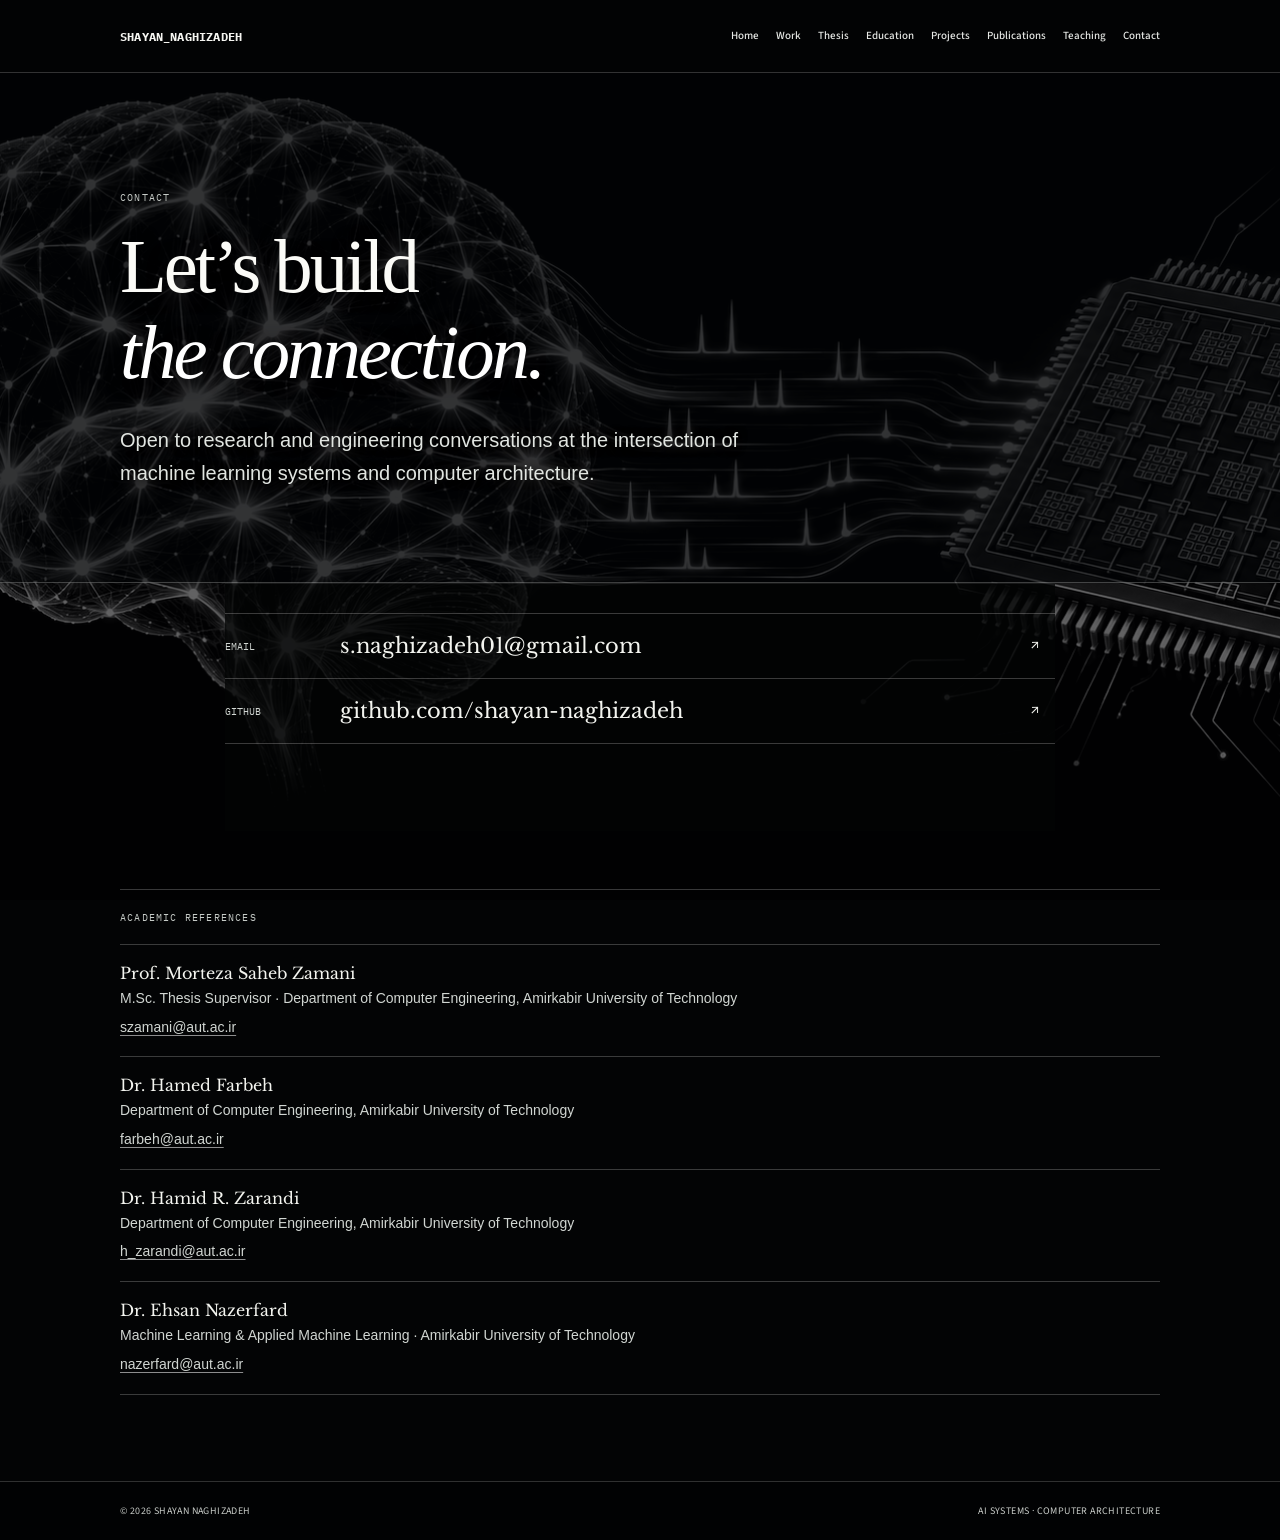
==== commit d644f08a: "Use full-page dark scientific visual system" ====
--- a/contact.html
+++ b/contact.html
@@ -1 +1 @@
-<!doctype html><html lang="en"><head><meta charset="utf-8"><meta name="viewport" content="width=device-width,initial-scale=1"><meta name="theme-color" content="#101417"><meta name="description" content="Shayan Naghizadeh — AI Systems and Computer Architecture."><link rel="icon" href="favicon.svg" type="image/svg+xml"><link rel="preconnect" href="https://fonts.googleapis.com"><link rel="preconnect" href="https://fonts.gstatic.com" crossorigin><link href="https://fonts.googleapis.com/css2?family=IBM+Plex+Mono:wght@400;500&family=Libre+Baskerville:ital,wght@0,400;0,700;1,400&family=Source+Sans+3:wght@400;500;600;700&display=swap" rel="stylesheet"><link rel="stylesheet" href="styles.css"><script src="script.js" defer></script><title>Contact — Shayan Naghizadeh</title></head><body><a class="skip" href="#main">Skip to content</a><header class="site-head"><nav class="nav shell" aria-label="Primary"><a class="brand" href="index.html">SHAYAN<span>_</span>NAGHIZADEH</a><button id="menuToggle" class="menu" aria-expanded="false" aria-label="Open navigation">MENU</button><div id="navLinks" class="navlinks"><a href="index.html">Home</a><a href="work.html">Work</a><a href="thesis.html">Thesis</a><a href="education.html">Education</a><a href="projects.html">Projects</a><a href="publications.html">Publications</a><a href="teaching.html">Teaching</a><a href="contact.html">Contact</a></div></nav></header><main id="main"><section class="page-hero dark"><div class="shell"><p class="overline">CONTACT</p><h1>Let’s build<br><em>the connection.</em></h1><p class="lede">Open to research and engineering conversations at the intersection of machine learning systems and computer architecture.</p></div></section><section class="content shell contact-page"><a href="mailto:s.naghizadeh01@gmail.com"><span>EMAIL</span>s.naghizadeh01@gmail.com <b>↗</b></a><a href="https://github.com/shayan-naghizadeh" target="_blank" rel="noopener noreferrer"><span>GITHUB</span>github.com/shayan-naghizadeh <b>↗</b></a></section><section class="references shell"><p class="overline">ACADEMIC REFERENCES</p><div class="reference-list"><article><b>Prof. Morteza Saheb Zamani</b><span>M.Sc. Thesis Supervisor · Department of Computer Engineering, Amirkabir University of Technology</span><a href="mailto:szamani@aut.ac.ir">szamani@aut.ac.ir</a></article><article><b>Dr. Hamed Farbeh</b><span>Department of Computer Engineering, Amirkabir University of Technology</span><a href="mailto:farbeh@aut.ac.ir">farbeh@aut.ac.ir</a></article><article><b>Dr. Hamid R. Zarandi</b><span>Department of Computer Engineering, Amirkabir University of Technology</span><a href="mailto:h_zarandi@aut.ac.ir">h_zarandi@aut.ac.ir</a></article><article><b>Dr. Ehsan Nazerfard</b><span>Machine Learning &amp; Applied Machine Learning · Amirkabir University of Technology</span><a href="mailto:nazerfard@aut.ac.ir">nazerfard@aut.ac.ir</a></article></div></section></main><footer><div class="shell"><span>© <span id="year">2026</span> SHAYAN NAGHIZADEH</span><span>AI SYSTEMS · COMPUTER ARCHITECTURE</span></div></footer></body></html>+<!doctype html><html lang="en"><head><meta charset="utf-8"><meta name="viewport" content="width=device-width,initial-scale=1"><meta name="theme-color" content="#101417"><meta name="description" content="Shayan Naghizadeh — AI Systems and Computer Architecture."><link rel="icon" href="favicon.svg" type="image/svg+xml"><link rel="preconnect" href="https://fonts.googleapis.com"><link rel="preconnect" href="https://fonts.gstatic.com" crossorigin><link href="https://fonts.googleapis.com/css2?family=IBM+Plex+Mono:wght@400;500&family=Libre+Baskerville:ital,wght@0,400;0,700;1,400&family=Source+Sans+3:wght@400;500;600;700&display=swap" rel="stylesheet"><link rel="stylesheet" href="styles.css"><script src="script.js" defer></script><title>Contact — Shayan Naghizadeh</title></head><body class="theme-neural"><a class="skip" href="#main">Skip to content</a><header class="site-head"><nav class="nav shell" aria-label="Primary"><a class="brand" href="index.html">SHAYAN<span>_</span>NAGHIZADEH</a><button id="menuToggle" class="menu" aria-expanded="false" aria-label="Open navigation">MENU</button><div id="navLinks" class="navlinks"><a href="index.html">Home</a><a href="work.html">Work</a><a href="thesis.html">Thesis</a><a href="education.html">Education</a><a href="projects.html">Projects</a><a href="publications.html">Publications</a><a href="teaching.html">Teaching</a><a href="contact.html">Contact</a></div></nav></header><main id="main"><section class="page-hero dark"><div class="shell"><p class="overline">CONTACT</p><h1>Let’s build<br><em>the connection.</em></h1><p class="lede">Open to research and engineering conversations at the intersection of machine learning systems and computer architecture.</p></div></section><section class="content shell contact-page"><a href="mailto:s.naghizadeh01@gmail.com"><span>EMAIL</span>s.naghizadeh01@gmail.com <b>↗</b></a><a href="https://github.com/shayan-naghizadeh" target="_blank" rel="noopener noreferrer"><span>GITHUB</span>github.com/shayan-naghizadeh <b>↗</b></a></section><section class="references shell"><p class="overline">ACADEMIC REFERENCES</p><div class="reference-list"><article><b>Prof. Morteza Saheb Zamani</b><span>M.Sc. Thesis Supervisor · Department of Computer Engineering, Amirkabir University of Technology</span><a href="mailto:szamani@aut.ac.ir">szamani@aut.ac.ir</a></article><article><b>Dr. Hamed Farbeh</b><span>Department of Computer Engineering, Amirkabir University of Technology</span><a href="mailto:farbeh@aut.ac.ir">farbeh@aut.ac.ir</a></article><article><b>Dr. Hamid R. Zarandi</b><span>Department of Computer Engineering, Amirkabir University of Technology</span><a href="mailto:h_zarandi@aut.ac.ir">h_zarandi@aut.ac.ir</a></article><article><b>Dr. Ehsan Nazerfard</b><span>Machine Learning &amp; Applied Machine Learning · Amirkabir University of Technology</span><a href="mailto:nazerfard@aut.ac.ir">nazerfard@aut.ac.ir</a></article></div></section></main><footer><div class="shell"><span>© <span id="year">2026</span> SHAYAN NAGHIZADEH</span><span>AI SYSTEMS · COMPUTER ARCHITECTURE</span></div></footer></body></html>
--- a/styles.css
+++ b/styles.css
@@ -1 +1,33 @@
-:root{--black:#0a0a0a;--ink:#171717;--text:#303030;--muted:#737373;--paper:#fff;--line:#d8d8d8;--soft:#f5f5f5;--serif:"Libre Baskerville",Georgia,serif;--sans:"Source Sans 3",Arial,sans-serif;--mono:"IBM Plex Mono",monospace;--max:1040px}*{box-sizing:border-box}html{scroll-behavior:smooth}body{margin:0;background:#fff;color:var(--text);font:17px/1.72 var(--sans)}a{color:inherit;text-decoration:none}.shell{width:min(var(--max),calc(100% - 48px));margin:auto}.skip{position:fixed;top:-60px;left:12px;padding:8px 12px;background:#fff;border:1px solid #111;z-index:99;font:12px var(--sans)}.skip:focus{top:12px}.site-head{background:#fff;border-bottom:1px solid var(--line)}.nav{height:72px;display:flex;align-items:center;justify-content:space-between;gap:25px}.brand{font:700 12px var(--mono);letter-spacing:.015em;white-space:nowrap}.brand span{color:#111}.navlinks{display:flex;align-items:center;gap:17px;font:500 11px var(--sans)}.navlinks a{padding:3px 0;border-bottom:1px solid transparent}.navlinks a:hover{border-color:#111}.menu{display:none;border:0;background:#fff;font:500 11px var(--sans);letter-spacing:.05em}.overline{margin:0 0 20px;color:#777;font:400 10px var(--mono);letter-spacing:.12em}.home-hero,.page-hero{padding:118px 0 92px;border-bottom:1px solid #111}.home-hero,.thesis-hero{position:relative;isolation:isolate;color:#fff;background:#0a0a0a url("assets/thesis-neuromorphic.png") center/cover no-repeat}.home-hero:before,.thesis-hero:before,.page-hero.dark:before{content:"";position:absolute;inset:0;background:rgba(0,0,0,.66);z-index:-1}.page-hero.dark{position:relative;isolation:isolate;color:#fff;background:#090909 url("assets/agentic-graph.png") center/cover no-repeat}.page-hero.paper{background:#fff;color:var(--ink);border-bottom:1px solid var(--line)}.home-hero h1,.page-hero h1{max-width:850px;margin:0;color:inherit;font:400 clamp(44px,6vw,78px)/1.12 var(--serif);letter-spacing:-.04em}.home-hero h1 em,.page-hero h1 em{font-style:italic;color:inherit}.home-hero .overline,.thesis-hero .overline,.page-hero.dark .overline{color:#d4d4d4}.lede{max-width:640px;margin:28px 0 0;color:#555;font-size:20px;line-height:1.65}.home-hero .lede,.thesis-hero .lede,.page-hero.dark .lede{color:#e5e5e5}.thesis-meta{margin:21px 0 0;color:#d2d2d2;font:12px/1.7 var(--sans)}.dual-identity{display:grid;grid-template-columns:1fr 1fr;gap:0;margin-top:58px;border:1px solid rgba(255,255,255,.62);background:rgba(0,0,0,.18)}.dual-identity a{min-height:190px;padding:24px;border-right:1px solid rgba(255,255,255,.62);transition:background .2s}.dual-identity a:last-child{border-right:0}.dual-identity a:hover{background:rgba(255,255,255,.1)}.dual-identity span{color:#d0d0d0;font:10px var(--mono)}.dual-identity strong{display:block;margin-top:42px;font:400 25px var(--serif)}.dual-identity small{display:block;margin-top:9px;color:#e1e1e1;font-size:14px}.dual-identity b{display:block;margin-top:20px;font:400 11px var(--sans);text-decoration:underline;text-underline-offset:3px}.home-map{display:grid;grid-template-columns:.75fr 1.25fr;gap:80px;padding:95px 0}.home-map h2,.content h2{margin:0;color:#1b1b1b;font:400 clamp(31px,4vw,48px)/1.25 var(--serif);letter-spacing:-.025em}.page-grid{border-top:1px solid var(--line)}.page-grid a{display:grid;grid-template-columns:115px 1fr;gap:20px;padding:15px 0;border-bottom:1px solid var(--line);font:400 18px var(--serif)}.page-grid span{color:#6d6d6d;font:14px var(--sans)}.split{display:block}.page-art,.thesis-image{display:none}.content{padding:87px 0}.detail-grid{display:grid;grid-template-columns:190px 1fr;gap:70px}.detail-grid aside{border-top:1px solid var(--line);padding-top:13px}.detail-grid aside p:last-child{margin:0;color:#747474;font:13px/1.7 var(--sans)}.detail-grid>div>p:not(.overline){max-width:720px;color:#494949;font-size:17px;line-height:1.86}.capabilities{display:flex;flex-wrap:wrap;gap:0;margin-top:30px;border-top:1px solid var(--line);border-left:1px solid var(--line)}.capabilities span{padding:8px 10px;border-right:1px solid var(--line);border-bottom:1px solid var(--line);color:#555;font:11px var(--sans)}.flow{display:grid;grid-template-columns:1fr 30px 1fr 30px 1fr;align-items:center;gap:8px;margin:62px 0 0;padding:22px 0;border-top:1px solid #222;border-bottom:1px solid #222}.flow div{color:#222;font:400 16px var(--serif)}.flow small{display:block;margin-top:5px;color:#777;font:11px var(--sans)}.flow i{color:#444;font-style:normal;text-align:center}.callout{margin-top:46px;padding:0;border-top:1px solid #222}.callout .overline{padding-top:18px}.callout h3{margin:0 0 10px;color:#222;font:400 29px var(--serif)}.callout p:last-child{max-width:700px;margin:0;color:#555;font-size:16px;line-height:1.8}.four-up{display:grid;grid-template-columns:repeat(4,1fr);margin-top:65px;border-top:1px solid var(--line)}.four-up div{padding:17px 18px 14px 0;border-bottom:1px solid #e9e9e9}.four-up b{color:#222;font:400 19px var(--serif)}.four-up p{margin:7px 0 0;color:#666;font-size:14px;line-height:1.65}.education-card{max-width:760px;margin:auto}.education-card .field{margin-top:7px;font:400 21px var(--serif)}.institution{color:#606060;font-size:16px;line-height:1.75}.education-card dl{margin:42px 0 0;border-top:1px solid var(--line)}.education-card dt,.education-card dd{display:inline-block;vertical-align:top;padding:14px 0;border-bottom:1px solid var(--line)}.education-card dt{width:22%;color:#777;font:10px var(--mono)}.education-card dd{width:77%;margin:0;color:#444;font-size:16px}.project-list{padding-top:30px}.project-list article,.pubs article{display:grid;grid-template-columns:50px 1fr 135px;gap:21px;padding:27px 0;border-top:1px solid var(--line)}.project-list article>span,.pubs article>span{color:#777;font:10px var(--mono)}.project-list h2,.pubs h2{font-size:27px;line-height:1.32}.project-list p,.pubs p:not(.overline){max-width:690px;color:#5c5c5c;font-size:16px;line-height:1.75}.project-list b,.project-list a{color:#555;font:10px var(--mono)}.pubs{max-width:900px}.pubs article{grid-template-columns:50px 1fr}.pubs a{color:#333;font:14px var(--sans);text-decoration:underline;text-underline-offset:3px}.teaching-grid{display:grid;grid-template-columns:1fr 1fr;gap:55px}.teaching-grid article{padding:0;border-top:1px solid var(--line)}.teaching-grid .overline{padding-top:18px}.teaching-grid h2{font-size:35px}.teaching-grid ul{margin:28px 0 0;padding:0;list-style:none;border-top:1px solid var(--line)}.teaching-grid li{display:grid;grid-template-columns:1fr 170px;gap:15px;padding:13px 0;border-bottom:1px solid var(--line);font:16px var(--sans)}.teaching-grid li span{color:#777;font:13px var(--sans);text-align:right}.contact-page{max-width:830px;padding-top:30px}.contact-page a{display:grid;grid-template-columns:100px 1fr 25px;gap:15px;padding:19px 0;border-top:1px solid var(--line);color:#222;font:400 21px var(--serif)}.contact-page a:last-child{border-bottom:1px solid var(--line)}.contact-page span{padding-top:7px;color:#777;font:10px var(--mono)}.contact-page b{font:400 16px var(--sans)}footer{padding:22px 0;background:#fff;color:#777;border-top:1px solid var(--line);font:10px var(--sans);letter-spacing:.04em}footer .shell{display:flex;justify-content:space-between}.js .reveal{opacity:1;transform:none}@media(max-width:800px){body{font-size:16px}.shell{width:min(100% - 36px,var(--max))}.nav{height:62px}.menu{display:block}.navlinks{display:none;position:absolute;top:62px;left:0;right:0;padding:9px 18px 15px;background:#fff;border-bottom:1px solid var(--line);flex-direction:column;align-items:stretch;gap:0}.navlinks.open{display:flex}.navlinks a{padding:9px 0}.home-hero,.page-hero{padding:74px 0 61px}.home-hero h1,.page-hero h1{font-size:43px}.lede{font-size:18px}.dual-identity{grid-template-columns:1fr;margin-top:40px}.dual-identity a{min-height:165px;border-right:0;border-bottom:1px solid rgba(255,255,255,.62)}.dual-identity a:last-child{border-bottom:0}.home-map,.detail-grid,.teaching-grid{grid-template-columns:1fr;gap:32px;padding:65px 0}.page-grid a{grid-template-columns:1fr}.flow{grid-template-columns:1fr;gap:7px}.flow i{transform:rotate(90deg);text-align:left}.four-up{grid-template-columns:1fr 1fr;margin-top:45px}.project-list article,.pubs article{grid-template-columns:32px 1fr}.project-list b,.project-list a{grid-column:2}.project-list h2,.pubs h2{font-size:23px}.teaching-grid li{grid-template-columns:1fr}.teaching-grid li span{text-align:left}.contact-page a{grid-template-columns:1fr 22px}.contact-page span{grid-column:1/3}.education-card dt{width:27%}.education-card dd{width:72%}footer .shell{flex-direction:column;gap:7px}}.experience-panel,.skill-matrix,.references{margin-top:58px;padding-top:21px;border-top:1px solid var(--line)}.experience-panel h2{font-size:34px}.experience-panel>p:not(.overline){max-width:760px;color:#555}.experience-panel ul{max-width:800px;margin:24px 0 0;padding:0;list-style:none;border-top:1px solid var(--line)}.experience-panel li{padding:13px 0;border-bottom:1px solid var(--line);font-size:16px;line-height:1.65}.experience-panel li:before{content:"— ";color:#777}.skill-matrix{display:grid;grid-template-columns:190px 1fr;gap:20px 70px}.skill-matrix>.overline{grid-row:1/5;margin:0}.skill-matrix div{display:grid;grid-template-columns:180px 1fr;gap:20px;padding-bottom:13px;border-bottom:1px solid var(--line)}.skill-matrix b{font:400 16px var(--serif);color:#222}.skill-matrix span{color:#5d5d5d;font-size:14px}.references{padding-bottom:86px}.reference-list{border-top:1px solid var(--line)}.reference-list article{display:grid;grid-template-columns:210px 1fr 185px;gap:20px;padding:17px 0;border-bottom:1px solid var(--line)}.reference-list b{font:400 16px var(--serif);color:#222}.reference-list span,.reference-list a{color:#626262;font-size:14px;line-height:1.55}.reference-list a{text-decoration:underline;text-underline-offset:3px}@media(max-width:800px){.skill-matrix{grid-template-columns:1fr;gap:15px}.skill-matrix>.overline{grid-row:auto}.skill-matrix div{grid-template-columns:1fr;gap:4px}.reference-list article{grid-template-columns:1fr;gap:4px}}+:root{--black:#0a0a0a;--ink:#171717;--text:#303030;--muted:#737373;--paper:#fff;--line:#d8d8d8;--soft:#f5f5f5;--serif:"Libre Baskerville",Georgia,serif;--sans:"Source Sans 3",Arial,sans-serif;--mono:"IBM Plex Mono",monospace;--max:1040px}*{box-sizing:border-box}html{scroll-behavior:smooth}body{margin:0;background:#fff;color:var(--text);font:17px/1.72 var(--sans)}a{color:inherit;text-decoration:none}.shell{width:min(var(--max),calc(100% - 48px));margin:auto}.skip{position:fixed;top:-60px;left:12px;padding:8px 12px;background:#fff;border:1px solid #111;z-index:99;font:12px var(--sans)}.skip:focus{top:12px}.site-head{background:#fff;border-bottom:1px solid var(--line)}.nav{height:72px;display:flex;align-items:center;justify-content:space-between;gap:25px}.brand{font:700 12px var(--mono);letter-spacing:.015em;white-space:nowrap}.brand span{color:#111}.navlinks{display:flex;align-items:center;gap:17px;font:500 11px var(--sans)}.navlinks a{padding:3px 0;border-bottom:1px solid transparent}.navlinks a:hover{border-color:#111}.menu{display:none;border:0;background:#fff;font:500 11px var(--sans);letter-spacing:.05em}.overline{margin:0 0 20px;color:#777;font:400 10px var(--mono);letter-spacing:.12em}.home-hero,.page-hero{padding:118px 0 92px;border-bottom:1px solid #111}.home-hero,.thesis-hero{position:relative;isolation:isolate;color:#fff;background:#0a0a0a url("assets/thesis-neuromorphic.png") center/cover no-repeat}.home-hero:before,.thesis-hero:before,.page-hero.dark:before{content:"";position:absolute;inset:0;background:rgba(0,0,0,.66);z-index:-1}.page-hero.dark{position:relative;isolation:isolate;color:#fff;background:#090909 url("assets/agentic-graph.png") center/cover no-repeat}.page-hero.paper{background:#fff;color:var(--ink);border-bottom:1px solid var(--line)}.home-hero h1,.page-hero h1{max-width:850px;margin:0;color:inherit;font:400 clamp(44px,6vw,78px)/1.12 var(--serif);letter-spacing:-.04em}.home-hero h1 em,.page-hero h1 em{font-style:italic;color:inherit}.home-hero .overline,.thesis-hero .overline,.page-hero.dark .overline{color:#d4d4d4}.lede{max-width:640px;margin:28px 0 0;color:#555;font-size:20px;line-height:1.65}.home-hero .lede,.thesis-hero .lede,.page-hero.dark .lede{color:#e5e5e5}.thesis-meta{margin:21px 0 0;color:#d2d2d2;font:12px/1.7 var(--sans)}.dual-identity{display:grid;grid-template-columns:1fr 1fr;gap:0;margin-top:58px;border:1px solid rgba(255,255,255,.62);background:rgba(0,0,0,.18)}.dual-identity a{min-height:190px;padding:24px;border-right:1px solid rgba(255,255,255,.62);transition:background .2s}.dual-identity a:last-child{border-right:0}.dual-identity a:hover{background:rgba(255,255,255,.1)}.dual-identity span{color:#d0d0d0;font:10px var(--mono)}.dual-identity strong{display:block;margin-top:42px;font:400 25px var(--serif)}.dual-identity small{display:block;margin-top:9px;color:#e1e1e1;font-size:14px}.dual-identity b{display:block;margin-top:20px;font:400 11px var(--sans);text-decoration:underline;text-underline-offset:3px}.home-map{display:grid;grid-template-columns:.75fr 1.25fr;gap:80px;padding:95px 0}.home-map h2,.content h2{margin:0;color:#1b1b1b;font:400 clamp(31px,4vw,48px)/1.25 var(--serif);letter-spacing:-.025em}.page-grid{border-top:1px solid var(--line)}.page-grid a{display:grid;grid-template-columns:115px 1fr;gap:20px;padding:15px 0;border-bottom:1px solid var(--line);font:400 18px var(--serif)}.page-grid span{color:#6d6d6d;font:14px var(--sans)}.split{display:block}.page-art,.thesis-image{display:none}.content{padding:87px 0}.detail-grid{display:grid;grid-template-columns:190px 1fr;gap:70px}.detail-grid aside{border-top:1px solid var(--line);padding-top:13px}.detail-grid aside p:last-child{margin:0;color:#747474;font:13px/1.7 var(--sans)}.detail-grid>div>p:not(.overline){max-width:720px;color:#494949;font-size:17px;line-height:1.86}.capabilities{display:flex;flex-wrap:wrap;gap:0;margin-top:30px;border-top:1px solid var(--line);border-left:1px solid var(--line)}.capabilities span{padding:8px 10px;border-right:1px solid var(--line);border-bottom:1px solid var(--line);color:#555;font:11px var(--sans)}.flow{display:grid;grid-template-columns:1fr 30px 1fr 30px 1fr;align-items:center;gap:8px;margin:62px 0 0;padding:22px 0;border-top:1px solid #222;border-bottom:1px solid #222}.flow div{color:#222;font:400 16px var(--serif)}.flow small{display:block;margin-top:5px;color:#777;font:11px var(--sans)}.flow i{color:#444;font-style:normal;text-align:center}.callout{margin-top:46px;padding:0;border-top:1px solid #222}.callout .overline{padding-top:18px}.callout h3{margin:0 0 10px;color:#222;font:400 29px var(--serif)}.callout p:last-child{max-width:700px;margin:0;color:#555;font-size:16px;line-height:1.8}.four-up{display:grid;grid-template-columns:repeat(4,1fr);margin-top:65px;border-top:1px solid var(--line)}.four-up div{padding:17px 18px 14px 0;border-bottom:1px solid #e9e9e9}.four-up b{color:#222;font:400 19px var(--serif)}.four-up p{margin:7px 0 0;color:#666;font-size:14px;line-height:1.65}.education-card{max-width:760px;margin:auto}.education-card .field{margin-top:7px;font:400 21px var(--serif)}.institution{color:#606060;font-size:16px;line-height:1.75}.education-card dl{margin:42px 0 0;border-top:1px solid var(--line)}.education-card dt,.education-card dd{display:inline-block;vertical-align:top;padding:14px 0;border-bottom:1px solid var(--line)}.education-card dt{width:22%;color:#777;font:10px var(--mono)}.education-card dd{width:77%;margin:0;color:#444;font-size:16px}.project-list{padding-top:30px}.project-list article,.pubs article{display:grid;grid-template-columns:50px 1fr 135px;gap:21px;padding:27px 0;border-top:1px solid var(--line)}.project-list article>span,.pubs article>span{color:#777;font:10px var(--mono)}.project-list h2,.pubs h2{font-size:27px;line-height:1.32}.project-list p,.pubs p:not(.overline){max-width:690px;color:#5c5c5c;font-size:16px;line-height:1.75}.project-list b,.project-list a{color:#555;font:10px var(--mono)}.pubs{max-width:900px}.pubs article{grid-template-columns:50px 1fr}.pubs a{color:#333;font:14px var(--sans);text-decoration:underline;text-underline-offset:3px}.teaching-grid{display:grid;grid-template-columns:1fr 1fr;gap:55px}.teaching-grid article{padding:0;border-top:1px solid var(--line)}.teaching-grid .overline{padding-top:18px}.teaching-grid h2{font-size:35px}.teaching-grid ul{margin:28px 0 0;padding:0;list-style:none;border-top:1px solid var(--line)}.teaching-grid li{display:grid;grid-template-columns:1fr 170px;gap:15px;padding:13px 0;border-bottom:1px solid var(--line);font:16px var(--sans)}.teaching-grid li span{color:#777;font:13px var(--sans);text-align:right}.contact-page{max-width:830px;padding-top:30px}.contact-page a{display:grid;grid-template-columns:100px 1fr 25px;gap:15px;padding:19px 0;border-top:1px solid var(--line);color:#222;font:400 21px var(--serif)}.contact-page a:last-child{border-bottom:1px solid var(--line)}.contact-page span{padding-top:7px;color:#777;font:10px var(--mono)}.contact-page b{font:400 16px var(--sans)}footer{padding:22px 0;background:#fff;color:#777;border-top:1px solid var(--line);font:10px var(--sans);letter-spacing:.04em}footer .shell{display:flex;justify-content:space-between}.js .reveal{opacity:1;transform:none}@media(max-width:800px){body{font-size:16px}.shell{width:min(100% - 36px,var(--max))}.nav{height:62px}.menu{display:block}.navlinks{display:none;position:absolute;top:62px;left:0;right:0;padding:9px 18px 15px;background:#fff;border-bottom:1px solid var(--line);flex-direction:column;align-items:stretch;gap:0}.navlinks.open{display:flex}.navlinks a{padding:9px 0}.home-hero,.page-hero{padding:74px 0 61px}.home-hero h1,.page-hero h1{font-size:43px}.lede{font-size:18px}.dual-identity{grid-template-columns:1fr;margin-top:40px}.dual-identity a{min-height:165px;border-right:0;border-bottom:1px solid rgba(255,255,255,.62)}.dual-identity a:last-child{border-bottom:0}.home-map,.detail-grid,.teaching-grid{grid-template-columns:1fr;gap:32px;padding:65px 0}.page-grid a{grid-template-columns:1fr}.flow{grid-template-columns:1fr;gap:7px}.flow i{transform:rotate(90deg);text-align:left}.four-up{grid-template-columns:1fr 1fr;margin-top:45px}.project-list article,.pubs article{grid-template-columns:32px 1fr}.project-list b,.project-list a{grid-column:2}.project-list h2,.pubs h2{font-size:23px}.teaching-grid li{grid-template-columns:1fr}.teaching-grid li span{text-align:left}.contact-page a{grid-template-columns:1fr 22px}.contact-page span{grid-column:1/3}.education-card dt{width:27%}.education-card dd{width:72%}footer .shell{flex-direction:column;gap:7px}}.experience-panel,.skill-matrix,.references{margin-top:58px;padding-top:21px;border-top:1px solid var(--line)}.experience-panel h2{font-size:34px}.experience-panel>p:not(.overline){max-width:760px;color:#555}.experience-panel ul{max-width:800px;margin:24px 0 0;padding:0;list-style:none;border-top:1px solid var(--line)}.experience-panel li{padding:13px 0;border-bottom:1px solid var(--line);font-size:16px;line-height:1.65}.experience-panel li:before{content:"— ";color:#777}.skill-matrix{display:grid;grid-template-columns:190px 1fr;gap:20px 70px}.skill-matrix>.overline{grid-row:1/5;margin:0}.skill-matrix div{display:grid;grid-template-columns:180px 1fr;gap:20px;padding-bottom:13px;border-bottom:1px solid var(--line)}.skill-matrix b{font:400 16px var(--serif);color:#222}.skill-matrix span{color:#5d5d5d;font-size:14px}.references{padding-bottom:86px}.reference-list{border-top:1px solid var(--line)}.reference-list article{display:grid;grid-template-columns:210px 1fr 185px;gap:20px;padding:17px 0;border-bottom:1px solid var(--line)}.reference-list b{font:400 16px var(--serif);color:#222}.reference-list span,.reference-list a{color:#626262;font-size:14px;line-height:1.55}.reference-list a{text-decoration:underline;text-underline-offset:3px}@media(max-width:800px){.skill-matrix{grid-template-columns:1fr;gap:15px}.skill-matrix>.overline{grid-row:auto}.skill-matrix div{grid-template-columns:1fr;gap:4px}.reference-list article{grid-template-columns:1fr;gap:4px}}/* Compact follow-up layout: references remain readable and the work experience reads as one continuous narrative. */
+.callout + .experience-panel{margin-top:0;padding-top:18px;border-top:0}.callout + .experience-panel .overline{margin-bottom:12px;color:#222;font-weight:700}.callout + .experience-panel h2{margin-top:0}.reference-list article{display:block;padding:18px 0}.reference-list b,.reference-list span,.reference-list a{display:block}.reference-list b{margin-bottom:5px}.reference-list span{max-width:760px;margin-bottom:7px}.reference-list a{width:max-content;color:#333;font-size:14px}@media(max-width:800px){.reference-list article{display:block}.reference-list a{width:auto}}
+.experience-panel{margin-top:34px;padding-top:0;border-top:0}.experience-panel h2{margin-top:0}
+/* Subtle research visual fields. */
+.home-hero,.thesis-hero,.page-hero.dark,.page-hero.paper{color:var(--ink);background-color:#fff;background-size:1320px auto;background-repeat:repeat-x;background-position:center center;border-bottom:1px solid var(--line);animation:scientific-drift 82s ease-in-out infinite alternate}.home-hero,.thesis-hero{background-image:url("assets/neural-field.svg")}.page-hero.dark,.page-hero.paper{background-image:url("assets/graph-field.svg")}.home-hero:before,.thesis-hero:before,.page-hero.dark:before{display:none}.home-hero .overline,.thesis-hero .overline,.page-hero.dark .overline{color:#666}.home-hero .lede,.thesis-hero .lede,.page-hero.dark .lede,.thesis-meta{color:#4f4f4f}.dual-identity{background:rgba(255,255,255,.86);border-color:#cfcfcf}.dual-identity a{border-color:#cfcfcf}.dual-identity a:hover{background:#f9f9f9}.dual-identity span{color:#777}.dual-identity small{color:#555}.dual-identity strong,.dual-identity b{color:#1c1c1c}.dual-identity a:last-child{border-right:0}@keyframes scientific-drift{from{background-position:46% 50%}to{background-position:54% 50%}}@media(prefers-reduced-motion:reduce){.home-hero,.thesis-hero,.page-hero.dark,.page-hero.paper{animation:none}}
+/* Full-page dark research environment. */
+html{background:#030405}
+body{position:relative;isolation:isolate;background:transparent;color:#e9ece9;font-family:Arial,"Helvetica Neue",sans-serif;font-size:17px;line-height:1.72}
+body:before,body:after{content:"";position:fixed;inset:0;pointer-events:none}
+body:before{z-index:-2;background:#050607 url("assets/systems-field.png") center top/cover no-repeat;filter:grayscale(1) contrast(1.05)}
+body:after{z-index:-1;background:rgba(2,3,4,.62)}
+body.theme-neural:before{background-image:url("assets/thesis-neuromorphic.png")}
+body.theme-agent:before{background-image:url("assets/agentic-graph.png")}
+body.theme-systems:before{background-image:url("assets/systems-field.png")}
+.site-head{position:relative;background:rgba(3,4,5,.90);border-color:rgba(255,255,255,.19);backdrop-filter:blur(12px)}
+.brand,.brand span{color:#f5f5f1}.navlinks{color:#e7e9e6}.navlinks a:hover{border-color:#fff}.menu{color:#f3f3ee;background:transparent}
+.skip{background:#050607;color:#fff;border-color:#fff}
+.home-hero,.page-hero,.thesis-hero,.page-hero.dark,.page-hero.paper{position:relative;isolation:isolate;min-height:430px;color:#f7f7f2;background:rgba(3,5,6,.50)!important;background-image:none!important;border-color:rgba(255,255,255,.23);animation:none}
+.home-hero h1,.page-hero h1{color:#fbfbf7;font-family:Georgia,"Times New Roman",serif;text-shadow:0 2px 18px #000}
+.home-hero h1 em,.page-hero h1 em{color:#fff}.overline,.home-hero .overline,.thesis-hero .overline,.page-hero.dark .overline{color:#c6cbc7}.lede,.home-hero .lede,.thesis-hero .lede,.page-hero.dark .lede,.thesis-meta{color:#e1e5e1;text-shadow:0 1px 10px #000}
+.dual-identity{background:rgba(2,3,4,.66);border-color:rgba(255,255,255,.38);backdrop-filter:blur(5px)}
+.dual-identity a{border-color:rgba(255,255,255,.28)}.dual-identity a:hover{background:rgba(255,255,255,.10)}.dual-identity span{color:#c4cac5}.dual-identity small{color:#e4e7e3}.dual-identity strong,.dual-identity b{color:#fff}
+.home-map,.content{position:relative;background:rgba(3,4,5,.78);box-shadow:inset 0 1px 0 rgba(255,255,255,.08)}
+.home-map h2,.content h2,.experience-panel h2,.project-list h2,.pubs h2,.teaching-grid h2{color:#fafaf5;font-family:Georgia,"Times New Roman",serif}
+.page-grid,.page-grid a,.capabilities,.capabilities span,.flow,.callout,.four-up,.four-up div,.education-card dl,.education-card dt,.education-card dd,.project-list article,.pubs article,.teaching-grid article,.teaching-grid ul,.teaching-grid li,.contact-page a,.experience-panel,.experience-panel ul,.experience-panel li,.skill-matrix,.skill-matrix div,.references,.reference-list,.reference-list article{border-color:rgba(255,255,255,.22)!important}
+.page-grid a,.flow div,.flow i,.callout h3,.four-up b,.education-card .field,.education-card dd,.project-list b,.project-list a,.pubs a,.contact-page a,.contact-page b,.skill-matrix b,.reference-list b{color:#f3f4ef!important}
+.page-grid span,.detail-grid aside p:last-child,.capabilities span,.flow small,.four-up p,.institution,.education-card dt,.project-list article>span,.pubs article>span,.project-list p,.pubs p:not(.overline),.teaching-grid li span,.contact-page span,.experience-panel>p:not(.overline),.experience-panel li,.skill-matrix span,.reference-list span,.reference-list a,.callout p:last-child,.detail-grid>div>p:not(.overline){color:#d1d6d2!important}
+.project-list p,.pubs p:not(.overline),.detail-grid>div>p:not(.overline),.experience-panel>p:not(.overline){text-shadow:0 1px 7px #000}
+.pubs a,.reference-list a,.contact-page a{text-decoration-color:rgba(255,255,255,.55)}
+.flow,.callout{border-color:rgba(255,255,255,.4)!important}.callout + .experience-panel .overline{color:#d1d6d2!important}
+footer{position:relative;background:rgba(2,3,4,.89);color:#c8ccc8;border-color:rgba(255,255,255,.18)}
+@media(max-width:800px){.navlinks{background:#050607;border-color:rgba(255,255,255,.2)}.home-hero,.page-hero,.thesis-hero{min-height:0}.home-map,.content{background:rgba(3,4,5,.84)}}
+@media(prefers-reduced-motion:reduce){*{scroll-behavior:auto!important}}
